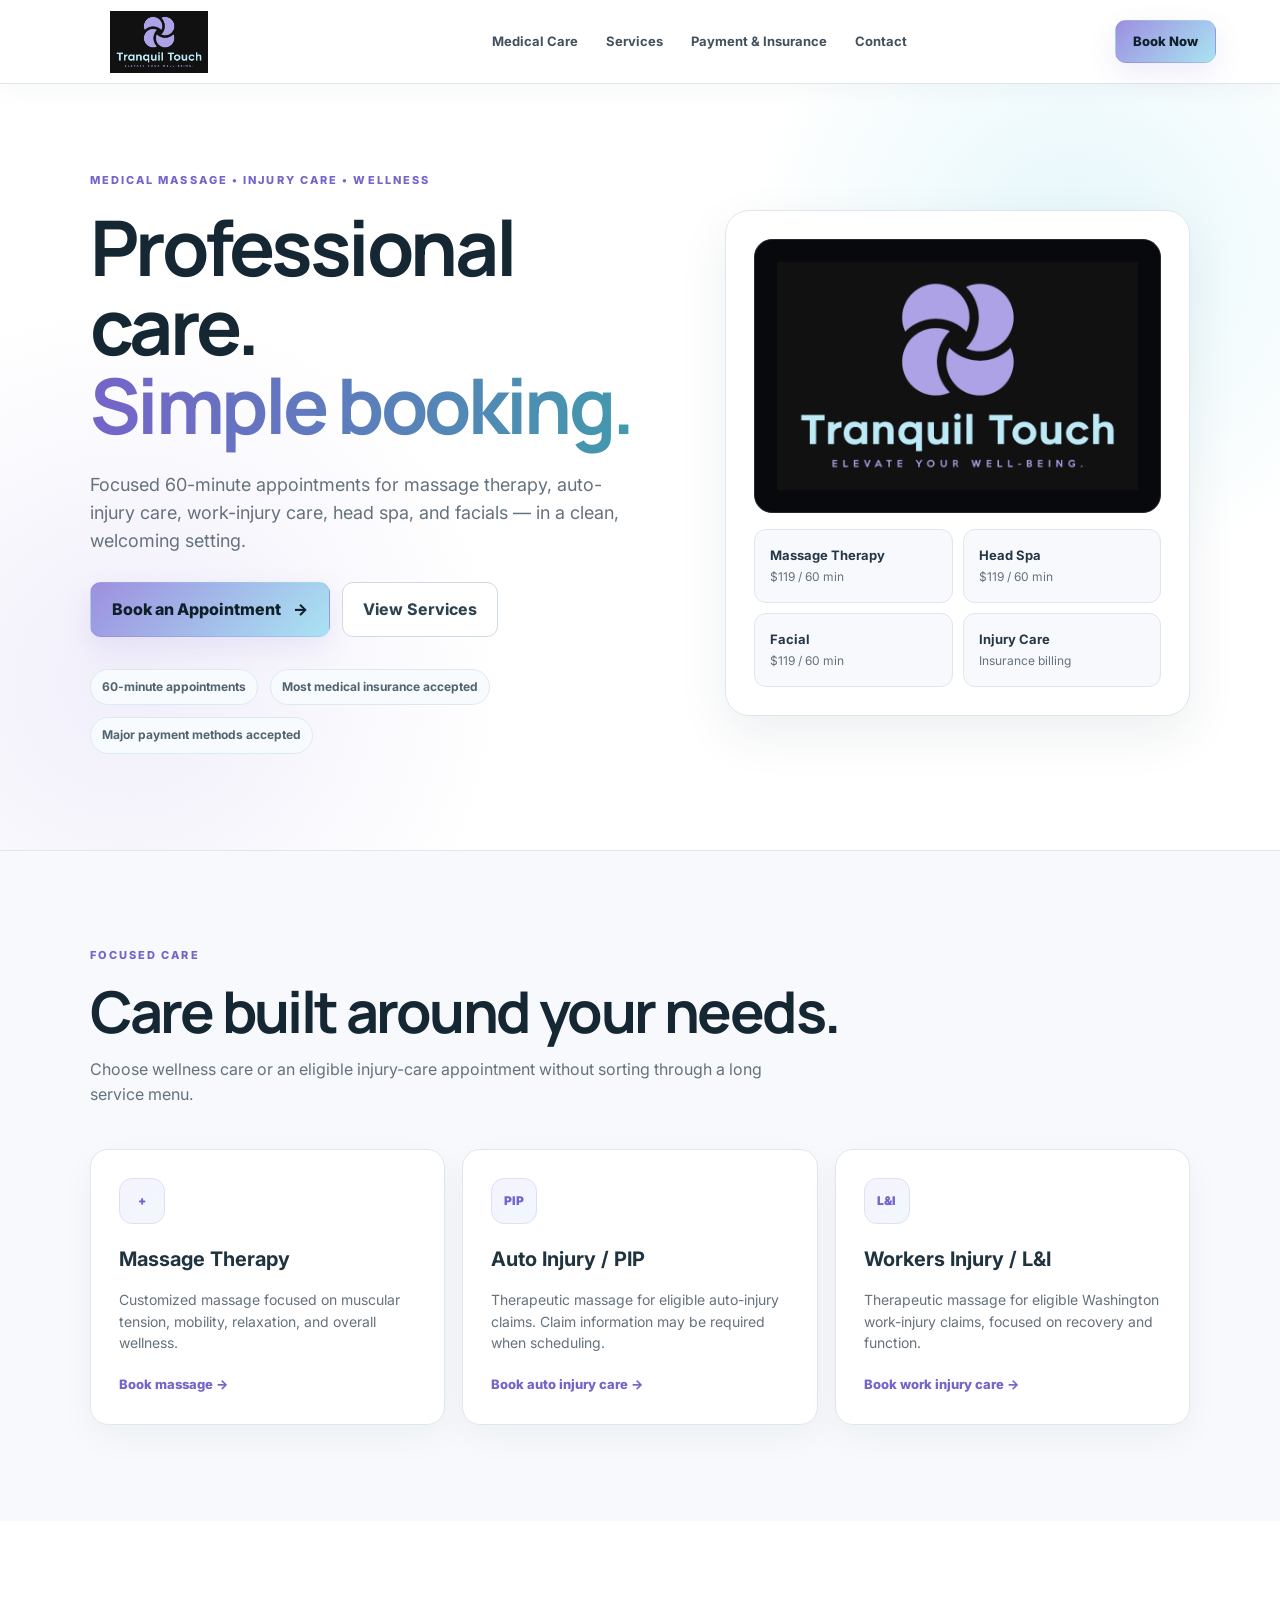
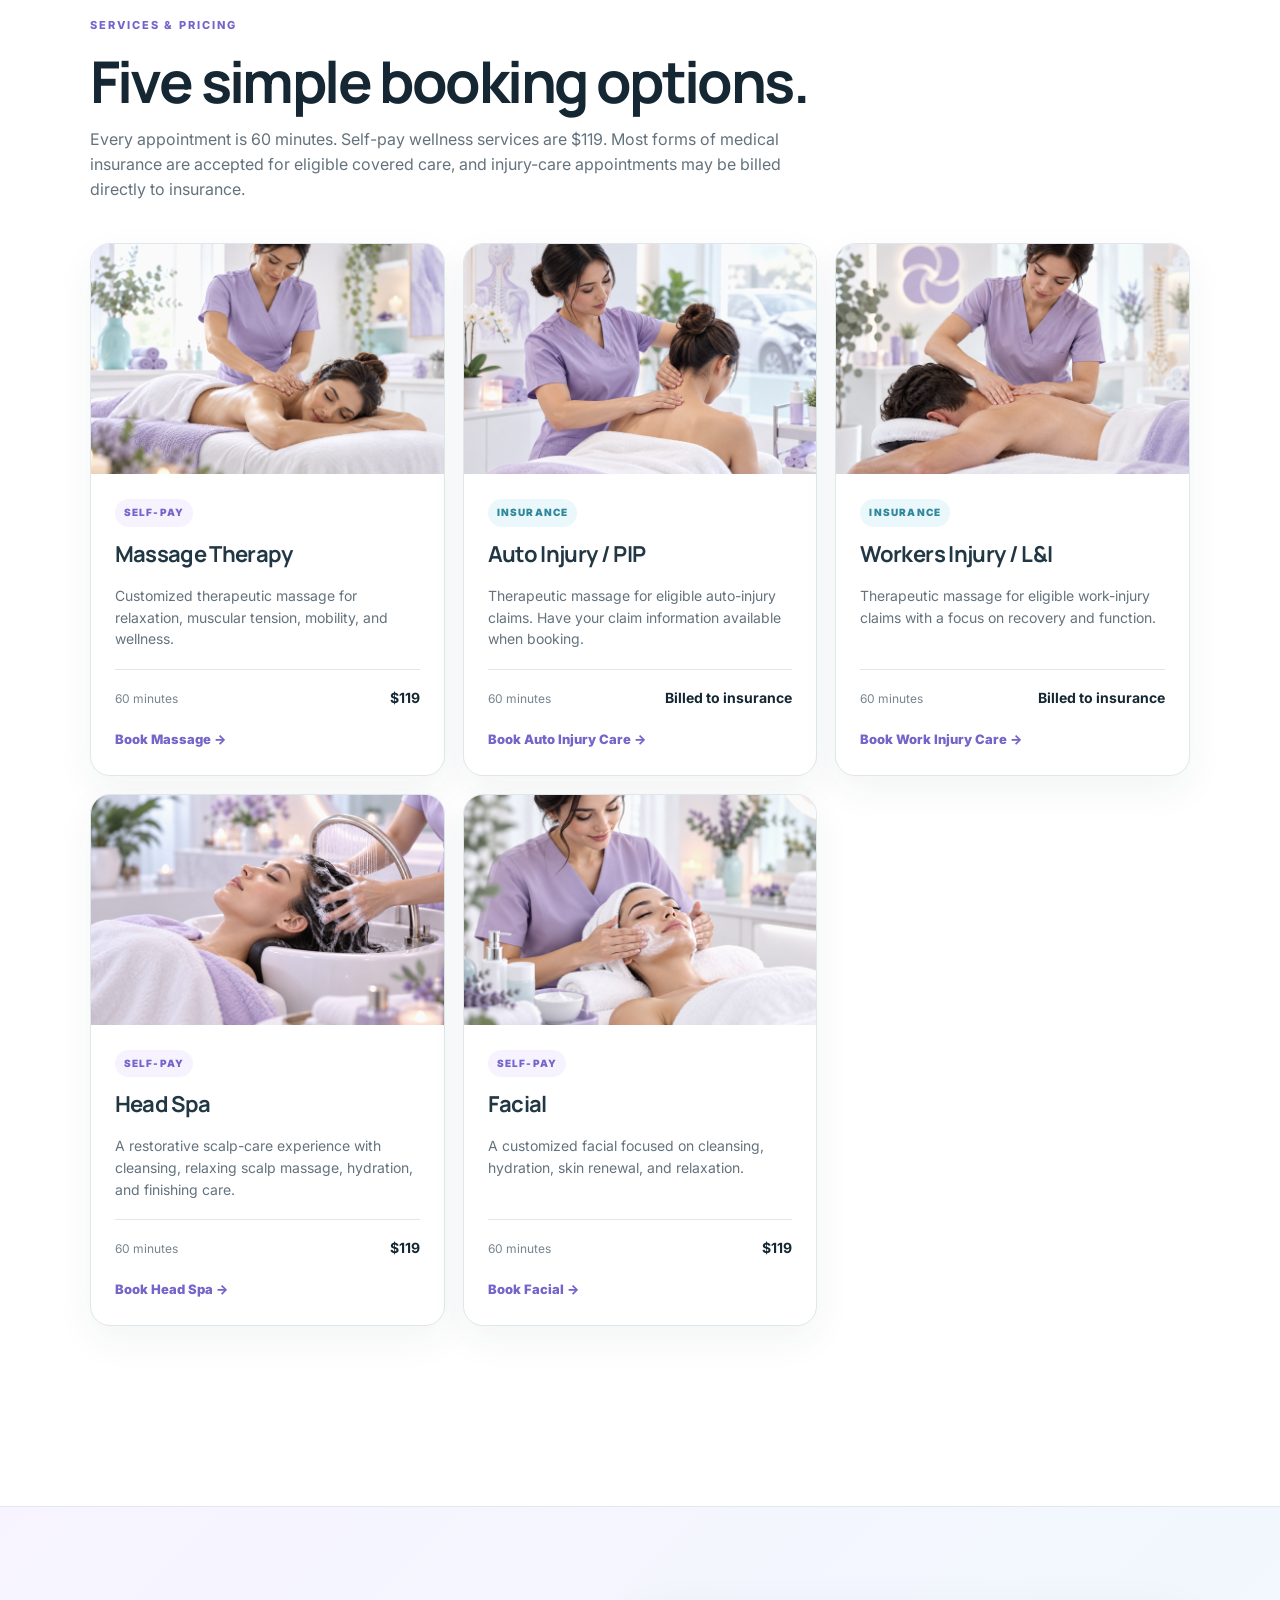
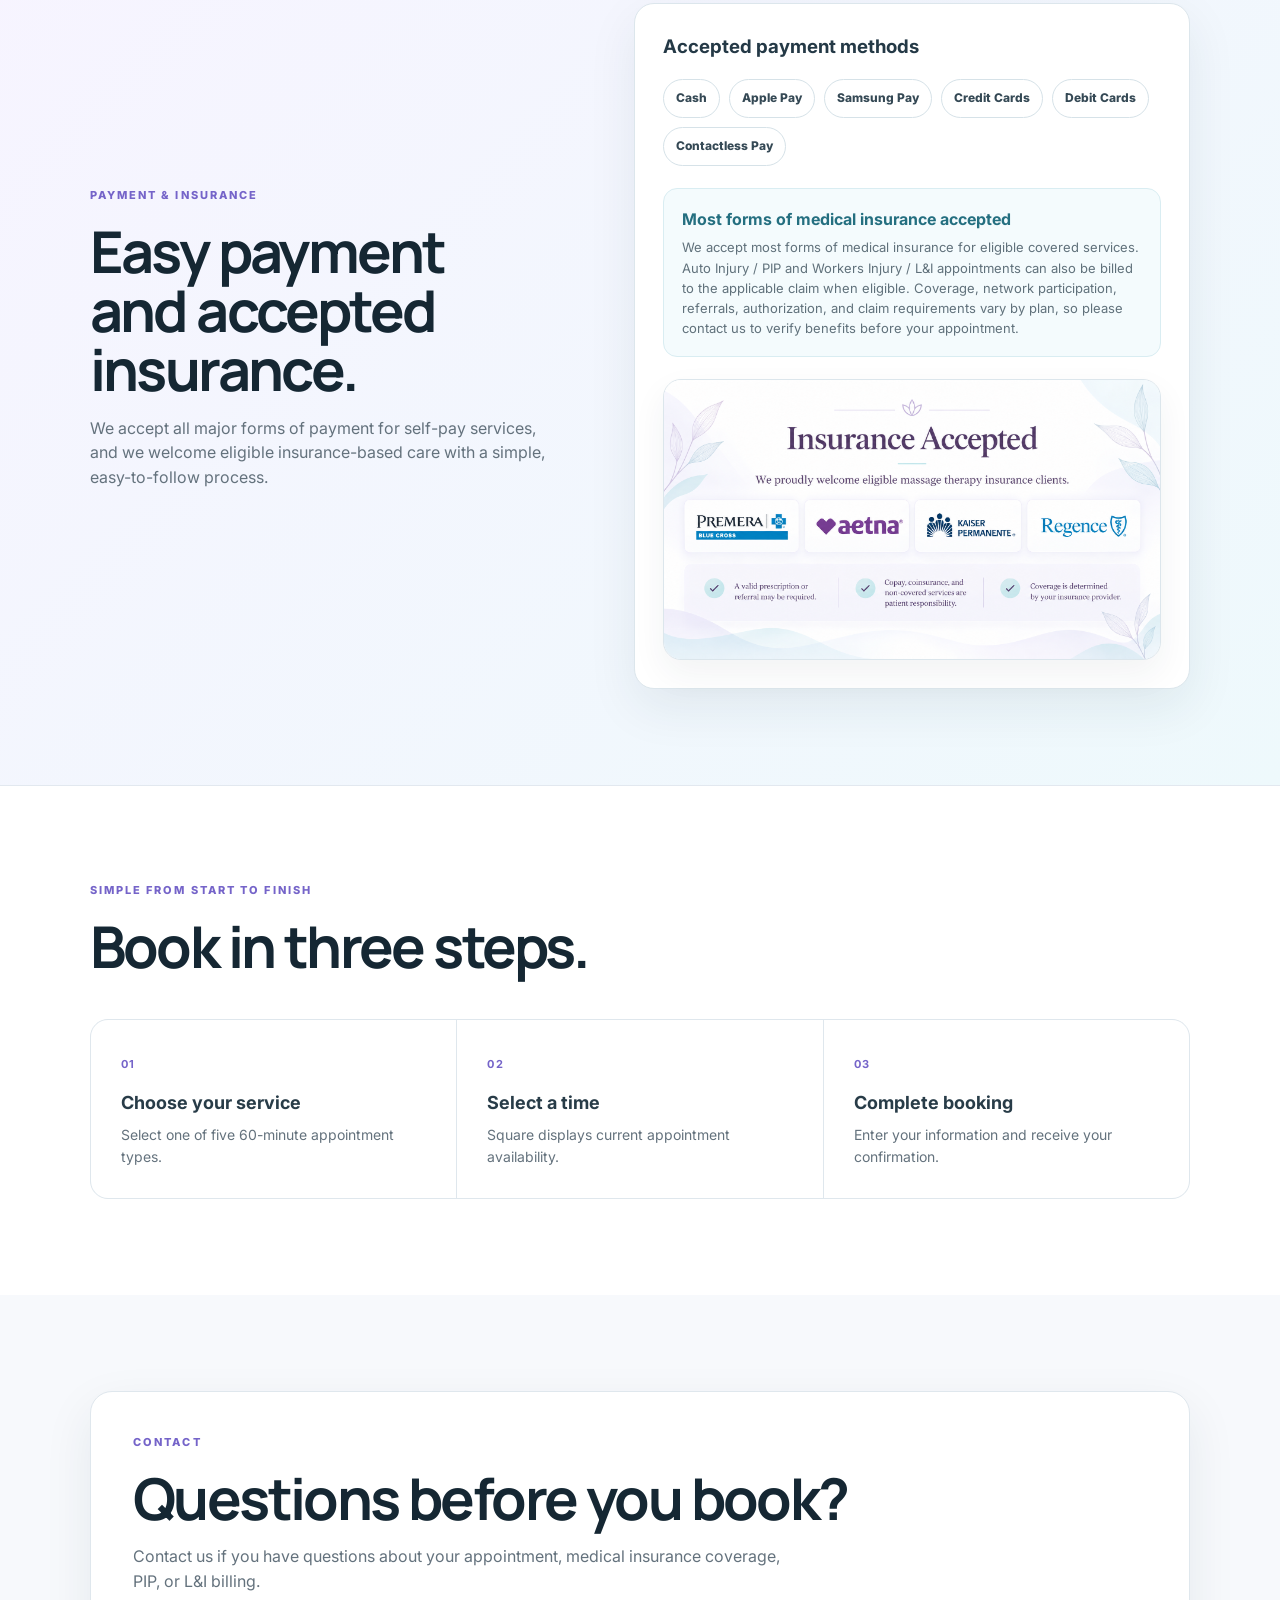
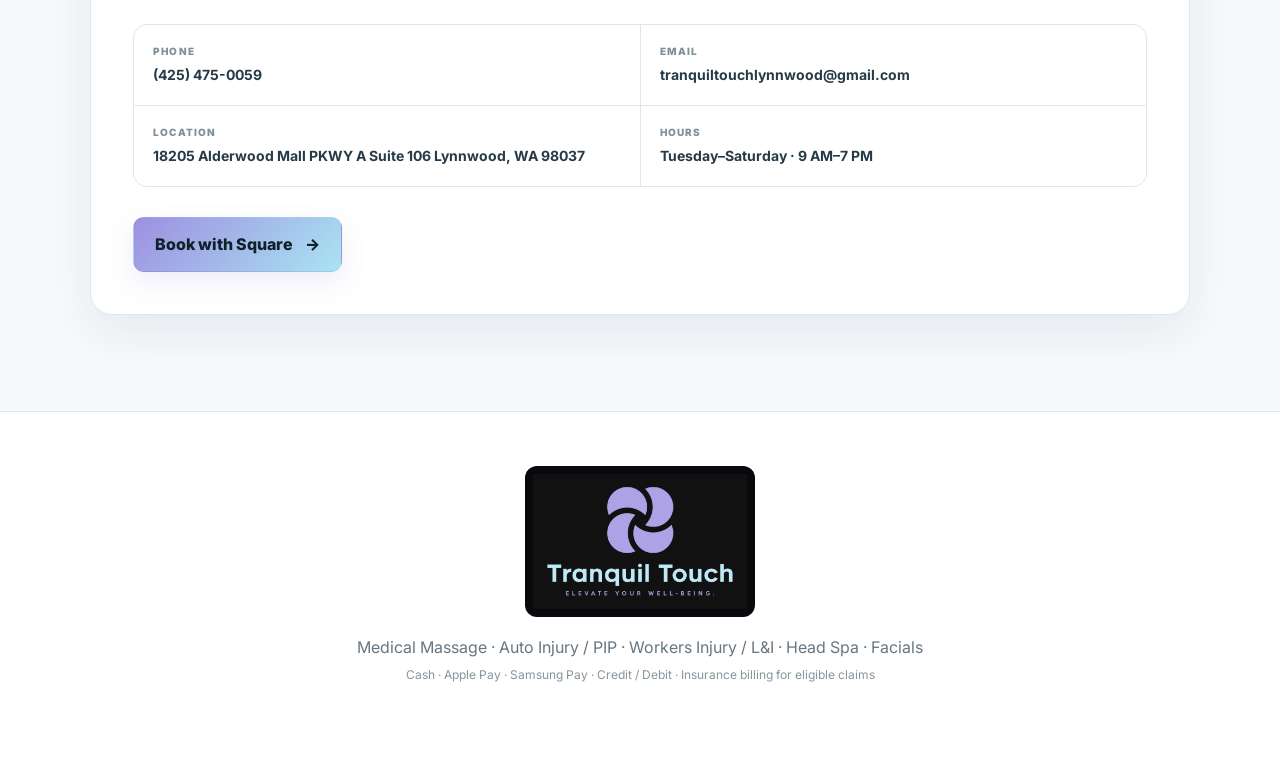
==== index.html @ a74062eb "Update index.html Location changed" ====
<!doctype html>
<html lang="en">
<head>
<meta charset="utf-8">
<meta name="viewport" content="width=device-width,initial-scale=1">
<title>Tranquil Touch | Medical Massage, Injury Care, Head Spa & Facials</title>
<meta name="description" content="Tranquil Touch offers 60-minute massage therapy, Auto Injury/PIP massage, Workers Injury/L&I massage, head spa and facial services. Most forms of medical insurance are accepted, subject to plan coverage and eligibility.">
<meta name="theme-color" content="#ffffff">
<link rel="icon" href="favicon.png">
<link rel="preconnect" href="https://fonts.googleapis.com">
<link rel="preconnect" href="https://fonts.gstatic.com" crossorigin>
<link href="https://fonts.googleapis.com/css2?family=Inter:wght@400;500;600;700;800&family=Manrope:wght@600;700;800&display=swap" rel="stylesheet">
<link rel="stylesheet" href="styles.css">
</head>
<body>

<header class="site-header">
  <a class="brand" href="#top" aria-label="Tranquil Touch home">
    <img src="tranquil-touch-logo-exact.png" alt="Tranquil Touch">
  </a>

  <nav class="desktop-nav" aria-label="Main navigation">
    <a href="#care">Medical Care</a>
    <a href="#services">Services</a>
    <a href="#payment">Payment &amp; Insurance</a>
    <a href="#contact">Contact</a>
  </nav>

  <a class="button button-small header-book" href="https://app.squareup.com/appointments/book/55smkzgef32j70/L0JENR1PDS9C1/start" target="_blank" rel="noopener">Book Now</a>

  <button class="menu" type="button" aria-label="Open navigation menu" aria-expanded="false">
    <span></span><span></span><span></span>
  </button>

  <nav class="mobile-nav" aria-label="Mobile navigation">
    <a href="#care">Medical Care</a>
    <a href="#services">Services</a>
    <a href="#payment">Payment &amp; Insurance</a>
    <a href="#contact">Contact</a>
    <a class="mobile-nav-book" href="https://app.squareup.com/appointments/book/55smkzgef32j70/L0JENR1PDS9C1/start" target="_blank" rel="noopener">Book Now</a>
  </nav>
</header>

<main id="top">

<section class="hero">
  <div class="hero-copy reveal">
    <p class="eyebrow">MEDICAL MASSAGE • INJURY CARE • WELLNESS</p>
    <h1>Professional care.<br><span>Simple booking.</span></h1>
    <p class="hero-lead">Focused 60-minute appointments for massage therapy, auto-injury care, work-injury care, head spa, and facials — in a clean, welcoming setting.</p>
    <div class="hero-actions">
      <a class="button" href="https://app.squareup.com/appointments/book/55smkzgef32j70/L0JENR1PDS9C1/start" target="_blank" rel="noopener">Book an Appointment <span>→</span></a>
      <a class="button-secondary" href="#services">View Services</a>
    </div>
    <div class="hero-trust">
      <span>60-minute appointments</span>
      <span>Most medical insurance accepted</span>
      <span>Major payment methods accepted</span>
    </div>
  </div>

  <div class="hero-panel reveal">
    <div class="logo-card">
      <img src="tranquil-touch-logo-exact.png" alt="Tranquil Touch">
    </div>
    <div class="hero-panel-grid">
      <div><strong>Massage Therapy</strong><span>$119 / 60 min</span></div>
      <div><strong>Head Spa</strong><span>$119 / 60 min</span></div>
      <div><strong>Facial</strong><span>$119 / 60 min</span></div>
      <div><strong>Injury Care</strong><span>Insurance billing</span></div>
    </div>
  </div>
</section>

<section id="care" class="section section-soft">
  <div class="section-heading reveal">
    <p class="eyebrow">FOCUSED CARE</p>
    <h2>Care built around your needs.</h2>
    <p>Choose wellness care or an eligible injury-care appointment without sorting through a long service menu.</p>
  </div>

  <div class="care-grid">
    <article class="care-card reveal">
      <div class="care-icon">+</div>
      <h3>Massage Therapy</h3>
      <p>Customized massage focused on muscular tension, mobility, relaxation, and overall wellness.</p>
      <a href="https://app.squareup.com/appointments/book/55smkzgef32j70/L0JENR1PDS9C1/start" target="_blank" rel="noopener">Book massage →</a>
    </article>

    <article class="care-card reveal">
      <div class="care-icon">PIP</div>
      <h3>Auto Injury / PIP</h3>
      <p>Therapeutic massage for eligible auto-injury claims. Claim information may be required when scheduling.</p>
      <a href="https://app.squareup.com/appointments/book/55smkzgef32j70/L0JENR1PDS9C1/start" target="_blank" rel="noopener">Book auto injury care →</a>
    </article>

    <article class="care-card reveal">
      <div class="care-icon">L&amp;I</div>
      <h3>Workers Injury / L&amp;I</h3>
      <p>Therapeutic massage for eligible Washington work-injury claims, focused on recovery and function.</p>
      <a href="https://app.squareup.com/appointments/book/55smkzgef32j70/L0JENR1PDS9C1/start" target="_blank" rel="noopener">Book work injury care →</a>
    </article>
  </div>
</section>

<section id="services" class="section services">
  <div class="section-heading reveal">
    <p class="eyebrow">SERVICES &amp; PRICING</p>
    <h2>Five simple booking options.</h2>
    <p>Every appointment is 60 minutes. Self-pay wellness services are $119. Most forms of medical insurance are accepted for eligible covered care, and injury-care appointments may be billed directly to insurance.</p>
  </div>

  <div class="service-grid">
    <article class="service-card reveal">
      <div class="service-image"><img src="massage-therapy-service.png" alt="Massage Therapy"></div>
      <div class="service-body">
        <p class="service-type">SELF-PAY</p>
        <h3>Massage Therapy</h3>
        <p>Customized therapeutic massage for relaxation, muscular tension, mobility, and wellness.</p>
        <div class="service-price"><span>60 minutes</span><strong>$119</strong></div>
        <a href="https://app.squareup.com/appointments/book/55smkzgef32j70/L0JENR1PDS9C1/start" target="_blank" rel="noopener">Book Massage →</a>
      </div>
    </article>

    <article class="service-card reveal">
      <div class="service-image"><img src="pip-service.png" alt="Auto Injury and PIP Massage"></div>
      <div class="service-body">
        <p class="service-type insurance-label">INSURANCE</p>
        <h3>Auto Injury / PIP</h3>
        <p>Therapeutic massage for eligible auto-injury claims. Have your claim information available when booking.</p>
        <div class="service-price"><span>60 minutes</span><strong>Billed to insurance</strong></div>
        <a href="https://app.squareup.com/appointments/book/55smkzgef32j70/L0JENR1PDS9C1/start" target="_blank" rel="noopener">Book Auto Injury Care →</a>
      </div>
    </article>

    <article class="service-card reveal">
      <div class="service-image"><img src="li-service.png" alt="Workers Injury and L&I Massage"></div>
      <div class="service-body">
        <p class="service-type insurance-label">INSURANCE</p>
        <h3>Workers Injury / L&amp;I</h3>
        <p>Therapeutic massage for eligible work-injury claims with a focus on recovery and function.</p>
        <div class="service-price"><span>60 minutes</span><strong>Billed to insurance</strong></div>
        <a href="https://app.squareup.com/appointments/book/55smkzgef32j70/L0JENR1PDS9C1/start" target="_blank" rel="noopener">Book Work Injury Care →</a>
      </div>
    </article>

    <article class="service-card reveal">
      <div class="service-image"><img src="headspa-service.png" alt="Head Spa"></div>
      <div class="service-body">
        <p class="service-type">SELF-PAY</p>
        <h3>Head Spa</h3>
        <p>A restorative scalp-care experience with cleansing, relaxing scalp massage, hydration, and finishing care.</p>
        <div class="service-price"><span>60 minutes</span><strong>$119</strong></div>
        <a href="https://app.squareup.com/appointments/book/55smkzgef32j70/L0JENR1PDS9C1/start" target="_blank" rel="noopener">Book Head Spa →</a>
      </div>
    </article>

    <article class="service-card reveal">
      <div class="service-image"><img src="facial-service.png" alt="Facial"></div>
      <div class="service-body">
        <p class="service-type">SELF-PAY</p>
        <h3>Facial</h3>
        <p>A customized facial focused on cleansing, hydration, skin renewal, and relaxation.</p>
        <div class="service-price"><span>60 minutes</span><strong>$119</strong></div>
        <a href="https://app.squareup.com/appointments/book/55smkzgef32j70/L0JENR1PDS9C1/start" target="_blank" rel="noopener">Book Facial →</a>
      </div>
    </article>
  </div>

  <div class="section-cta reveal">
    <a class="button" href="https://app.squareup.com/appointments/book/55smkzgef32j70/L0JENR1PDS9C1/start" target="_blank" rel="noopener">See Live Availability &amp; Book <span>→</span></a>
  </div>
</section>

<section id="payment" class="section payment-section">
  <div class="payment-layout">
    <div class="section-heading reveal">
      <p class="eyebrow">PAYMENT &amp; INSURANCE</p>
      <h2>Easy payment and accepted insurance.</h2>
      <p>We accept all major forms of payment for self-pay services, and we welcome eligible insurance-based care with a simple, easy-to-follow process.</p>
    </div>

    <div class="payment-card reveal">
      <h3>Accepted payment methods</h3>
      <div class="payment-methods">
        <span>Cash</span>
        <span>Apple Pay</span>
        <span>Samsung Pay</span>
        <span>Credit Cards</span>
        <span>Debit Cards</span>
        <span>Contactless Pay</span>
      </div>
      <div class="insurance-box">
        <strong>Most forms of medical insurance accepted</strong>
        <p>We accept most forms of medical insurance for eligible covered services. Auto Injury / PIP and Workers Injury / L&amp;I appointments can also be billed to the applicable claim when eligible. Coverage, network participation, referrals, authorization, and claim requirements vary by plan, so please contact us to verify benefits before your appointment.</p>
      </div>
      <div class="insurance-banner-card">
        <img src="insurance_accepted_wellness_banner.png" alt="Insurance accepted section showing Premera Blue Cross, Aetna, Kaiser Permanente, and Regence, styled to match the Tranquil Touch website.">
      </div>
    </div>
  </div>
</section>

<section class="section process-section">
  <div class="section-heading reveal">
    <p class="eyebrow">SIMPLE FROM START TO FINISH</p>
    <h2>Book in three steps.</h2>
  </div>
  <div class="steps">
    <div class="step reveal"><b>01</b><h3>Choose your service</h3><p>Select one of five 60-minute appointment types.</p></div>
    <div class="step reveal"><b>02</b><h3>Select a time</h3><p>Square displays current appointment availability.</p></div>
    <div class="step reveal"><b>03</b><h3>Complete booking</h3><p>Enter your information and receive your confirmation.</p></div>
  </div>
</section>

<section id="contact" class="section contact-section">
  <div class="contact-card reveal">
    <div>
      <p class="eyebrow">CONTACT</p>
      <h2>Questions before you book?</h2>
      <p class="contact-intro">Contact us if you have questions about your appointment, medical insurance coverage, PIP, or L&amp;I billing.</p>
    </div>
    <div class="contact-details">
      <a href="tel:+14253749640"><span>Phone</span><strong>(425) 475-0059</strong></a>
      <a href="mailto:hello@tranquiltouchheadspa.com"><span>Email</span><strong>tranquiltouchlynnwood@gmail.com</strong></a>
      <div><span>Location</span><strong>18205 Alderwood Mall PKWY A Suite 106
Lynnwood, WA 98037</strong></div>
      <div><span>Hours</span><strong>Tuesday–Saturday · 9 AM–7 PM</strong></div>
    </div>
    <a class="button" href="https://app.squareup.com/appointments/book/55smkzgef32j70/L0JENR1PDS9C1/start" target="_blank" rel="noopener">Book with Square <span>→</span></a>
  </div>
</section>

</main>

<footer class="footer">
  <div class="footer-logo"><img src="tranquil-touch-logo-exact.png" alt="Tranquil Touch"></div>
  <p>Medical Massage · Auto Injury / PIP · Workers Injury / L&amp;I · Head Spa · Facials</p>
  <p class="footer-fine">Cash · Apple Pay · Samsung Pay · Credit / Debit · Insurance billing for eligible claims</p>
</footer>

<a class="mobile-book" href="https://app.squareup.com/appointments/book/55smkzgef32j70/L0JENR1PDS9C1/start" target="_blank" rel="noopener">Book Now</a>

<script src="script.js"></script>
</body>
</html>
---- styles.css ----
:root{
  --bg:#ffffff;
  --surface:#f7f9fc;
  --surface-blue:#f0f8fc;
  --surface-lav:#f6f3ff;
  --ink:#16212b;
  --muted:#64727d;
  --line:#dfe7ed;
  --lav:#9d8fe0;
  --lav-deep:#7564c9;
  --ice:#a9e4f2;
  --ice-deep:#4299ad;
  --navy:#152733;
  --white:#ffffff;
  --shadow:0 18px 50px rgba(28,50,66,.08);
}
*{box-sizing:border-box}
html{scroll-behavior:smooth}
body{margin:0;background:var(--bg);color:var(--ink);font-family:Inter,Arial,sans-serif;line-height:1.55}
a{color:inherit;text-decoration:none}
img{display:block;max-width:100%}
button{font:inherit}

.site-header{
  height:84px;
  position:sticky;
  top:0;
  z-index:100;
  display:grid;
  grid-template-columns:220px 1fr auto;
  align-items:center;
  gap:24px;
  padding:0 5vw;
  background:rgba(255,255,255,.96);
  backdrop-filter:blur(16px);
  border-bottom:1px solid var(--line);
  box-shadow:0 5px 24px rgba(28,50,66,.04);
}
.brand{display:flex;align-items:center;width:max-content}
.brand img{
  width:190px;
  height:62px;
  object-fit:contain;
  border-radius:10px;
}
.desktop-nav{display:flex;justify-content:center;gap:28px}
.desktop-nav a{font-size:13px;font-weight:700;color:#42515d;transition:.2s}
.desktop-nav a:hover{color:var(--lav-deep)}
.button{
  display:inline-flex;
  align-items:center;
  justify-content:center;
  gap:12px;
  padding:14px 21px;
  border-radius:11px;
  background:linear-gradient(135deg,var(--lav),var(--ice));
  color:#10202a;
  font-weight:800;
  border:1px solid rgba(117,100,201,.08);
  box-shadow:0 10px 28px rgba(117,100,201,.12);
  transition:.2s;
}
.button:hover{transform:translateY(-2px);box-shadow:0 14px 34px rgba(117,100,201,.18)}
.button-small{padding:10px 17px;font-size:13px}
.header-book{justify-self:end}
.button-secondary{
  display:inline-flex;
  align-items:center;
  justify-content:center;
  padding:13px 20px;
  border-radius:11px;
  border:1px solid #cfdbe2;
  color:#2d414e;
  background:#fff;
  font-weight:750;
}
.button-secondary:hover{border-color:var(--lav);color:var(--lav-deep)}
.menu{
  display:none;
  border:0;
  background:transparent;
  padding:9px 4px;
  cursor:pointer;
  justify-self:end;
}
.menu span{display:block;width:27px;height:2px;background:#243845;margin:5px 0;border-radius:3px}
.mobile-nav{display:none}

.hero{
  min-height:690px;
  display:grid;
  grid-template-columns:1.08fr .92fr;
  gap:7vw;
  align-items:center;
  padding:88px 7vw 96px;
  background:
    radial-gradient(circle at 84% 22%,rgba(169,228,242,.30),transparent 27%),
    radial-gradient(circle at 10% 78%,rgba(157,143,224,.15),transparent 29%),
    #fff;
  border-bottom:1px solid var(--line);
}
.eyebrow{
  font-size:11px;
  font-weight:800;
  letter-spacing:.19em;
  color:var(--lav-deep);
  margin:0 0 18px;
}
.hero h1,.section-heading h2,.contact-card h2{
  font-family:Manrope,Inter,sans-serif;
  letter-spacing:-.045em;
  line-height:1.03;
  margin:0;
}
.hero h1{font-size:clamp(52px,6vw,88px);color:var(--navy);max-width:850px}
.hero h1 span{
  background:linear-gradient(90deg,var(--lav-deep),var(--ice-deep));
  -webkit-background-clip:text;
  background-clip:text;
  color:transparent;
}
.hero-lead{font-size:18px;color:var(--muted);max-width:680px;margin:27px 0}
.hero-actions{display:flex;gap:12px;flex-wrap:wrap}
.hero-trust{display:flex;gap:12px;flex-wrap:wrap;margin-top:32px}
.hero-trust span{
  font-size:12px;
  font-weight:700;
  color:#52636f;
  padding:8px 11px;
  background:#f7fbfd;
  border:1px solid #dceaf0;
  border-radius:999px;
}
.hero-panel{
  background:#fff;
  border:1px solid var(--line);
  border-radius:24px;
  padding:28px;
  box-shadow:var(--shadow);
}
.logo-card{
  background:#08090d;
  border-radius:18px;
  padding:22px;
  border:1px solid #252934;
}
.logo-card img{width:min(500px,100%);margin:auto}
.hero-panel-grid{
  display:grid;
  grid-template-columns:1fr 1fr;
  gap:10px;
  margin-top:16px;
}
.hero-panel-grid div{
  padding:15px;
  background:var(--surface);
  border:1px solid var(--line);
  border-radius:12px;
  display:grid;
  gap:3px;
}
.hero-panel-grid strong{font-size:13px;color:#253746}
.hero-panel-grid span{font-size:12px;color:var(--muted)}

.section{padding:96px 7vw}
.section-soft{background:var(--surface)}
.section-heading{max-width:820px;margin-bottom:42px}
.section-heading h2,.contact-card h2{font-size:clamp(37px,4.5vw,62px);color:var(--navy)}
.section-heading>p:last-child{font-size:16px;color:var(--muted);max-width:720px}

.care-grid{display:grid;grid-template-columns:repeat(3,1fr);gap:17px}
.care-card{
  background:#fff;
  border:1px solid var(--line);
  border-radius:18px;
  padding:28px;
  box-shadow:0 12px 35px rgba(29,55,70,.045);
}
.care-icon{
  width:46px;height:46px;
  display:grid;place-items:center;
  border-radius:13px;
  background:linear-gradient(145deg,var(--surface-lav),var(--surface-blue));
  border:1px solid #e0dff5;
  color:var(--lav-deep);
  font-size:12px;
  font-weight:900;
}
.care-card h3{font-size:20px;margin:20px 0 9px;color:#203440}
.care-card p{color:var(--muted);font-size:14px;min-height:68px}
.care-card a{font-weight:800;font-size:13px;color:var(--lav-deep)}

.services{background:#fff}
.service-grid{display:grid;grid-template-columns:repeat(3,minmax(0,1fr));gap:18px}
.service-card{
  overflow:hidden;
  border:1px solid var(--line);
  border-radius:20px;
  background:#fff;
  box-shadow:0 14px 38px rgba(28,50,66,.055);
  transition:.22s;
}
.service-card:hover{transform:translateY(-3px);box-shadow:0 20px 48px rgba(28,50,66,.09);border-color:#cad9e1}
.service-image{height:230px;background:#eaf3f7;overflow:hidden}
.service-image img{
  width:100%;
  height:100%;
  object-fit:cover;
  filter:saturate(.82) brightness(1.04) contrast(.96);
}
.service-body{padding:24px}
.service-type{
  display:inline-block;
  margin:0 0 10px;
  padding:6px 9px;
  background:var(--surface-lav);
  color:var(--lav-deep);
  border-radius:999px;
  font-size:10px;
  font-weight:900;
  letter-spacing:.12em;
}
.insurance-label{background:#eaf8fb;color:#2f879b}
.service-body h3{font-family:Manrope,Inter,sans-serif;font-size:22px;letter-spacing:-.03em;margin:0 0 9px;color:#213744}
.service-body>p:not(.service-type){font-size:14px;color:var(--muted);min-height:70px}
.service-price{
  display:flex;
  align-items:flex-end;
  justify-content:space-between;
  gap:12px;
  padding:17px 0;
  margin-top:10px;
  border-top:1px solid var(--line);
}
.service-price span{font-size:12px;color:#77858f}
.service-price strong{font-size:14px;text-align:right;color:var(--navy)}
.service-body>a{font-size:13px;font-weight:850;color:var(--lav-deep)}
.section-cta{text-align:center;margin-top:30px}

.payment-section{background:linear-gradient(135deg,#f7f4ff 0%,#eef9fc 100%);border-top:1px solid #e2e8ef;border-bottom:1px solid #e2e8ef}
.payment-layout{display:grid;grid-template-columns:.9fr 1.1fr;gap:7vw;align-items:center}
.payment-layout .section-heading{margin:0}
.payment-card{
  background:#fff;
  border:1px solid #dce6ec;
  border-radius:20px;
  padding:28px;
  box-shadow:var(--shadow);
}
.payment-card h3{margin:0 0 18px;color:#243946}
.payment-methods{display:flex;flex-wrap:wrap;gap:9px}
.payment-methods span{
  padding:9px 12px;
  border:1px solid #d6e2e8;
  border-radius:999px;
  background:#fff;
  font-size:12px;
  font-weight:800;
  color:#354955;
}
.insurance-box{
  margin-top:22px;
  padding:18px;
  border-radius:14px;
  background:#f4fbfd;
  border:1px solid #d9edf2;
}
.insurance-box strong{color:#246f80}
.insurance-box p{font-size:13px;color:#60717b;margin:6px 0 0}

.process-section{background:#fff}
.steps{
  display:grid;
  grid-template-columns:repeat(3,1fr);
  gap:1px;
  border:1px solid var(--line);
  border-radius:18px;
  overflow:hidden;
  background:var(--line);
}
.step{background:#fff;padding:30px}
.step b{font-size:11px;letter-spacing:.14em;color:var(--lav-deep)}
.step h3{font-size:18px;margin:14px 0 8px;color:#283c48}
.step p{font-size:14px;color:var(--muted);margin:0}

.contact-section{background:var(--surface)}
.contact-card{
  max-width:1100px;
  margin:auto;
  background:#fff;
  border:1px solid var(--line);
  border-radius:22px;
  padding:42px;
  box-shadow:var(--shadow);
}
.contact-intro{color:var(--muted);max-width:650px}
.contact-details{
  display:grid;
  grid-template-columns:1fr 1fr;
  gap:1px;
  margin:30px 0;
  background:var(--line);
  border:1px solid var(--line);
  border-radius:14px;
  overflow:hidden;
}
.contact-details>a,.contact-details>div{
  background:#fff;
  padding:19px;
  display:grid;
  gap:5px;
}
.contact-details span{font-size:10px;font-weight:850;letter-spacing:.12em;text-transform:uppercase;color:#80909a}
.contact-details strong{font-size:14px;color:#263a47;overflow-wrap:anywhere}

.footer{
  text-align:center;
  padding:54px 7vw 88px;
  background:#fff;
  border-top:1px solid var(--line);
  color:#677680;
}
.footer-logo{
  width:230px;
  margin:0 auto 18px;
  padding:8px;
  background:#08090d;
  border-radius:12px;
}
.footer-logo img{width:100%}
.footer p{margin:6px}
.footer-fine{font-size:12px;color:#87949c}
.mobile-book{display:none}

.reveal{opacity:0;transform:translateY(18px);transition:opacity .6s ease,transform .6s ease}
.reveal.show{opacity:1;transform:none}

@media(max-width:1100px){
  .service-grid{grid-template-columns:repeat(2,minmax(0,1fr))}
}
@media(max-width:900px){
  .site-header{grid-template-columns:auto 1fr auto;padding:0 22px}
  .desktop-nav,.header-book{display:none}
  .menu{display:block;grid-column:3;grid-row:1}
  .brand{grid-column:1;grid-row:1}
  .mobile-nav{
    display:none;
    position:absolute;
    top:84px;
    left:0;
    right:0;
    padding:18px 22px 24px;
    background:#fff;
    border-bottom:1px solid var(--line);
    box-shadow:0 14px 28px rgba(28,50,66,.08);
    flex-direction:column;
    gap:6px;
  }
  .site-header.open .mobile-nav{display:flex}
  .mobile-nav a{padding:12px 4px;font-size:14px;font-weight:750;color:#344955}
  .mobile-nav-book{
    margin-top:8px;
    text-align:center;
    border-radius:10px;
    background:linear-gradient(135deg,var(--lav),var(--ice));
    color:#12232d!important;
  }
  .hero{grid-template-columns:1fr;min-height:auto;padding-top:62px}
  .hero-panel{max-width:680px}
  .care-grid,.steps{grid-template-columns:1fr}
  .payment-layout{grid-template-columns:1fr;gap:28px}
}
@media(max-width:640px){
  .site-header{height:72px;padding:0 16px}
  .brand img{width:145px;height:50px}
  .mobile-nav{top:72px}
  .menu{justify-self:end;margin-left:auto}
  .hero{padding:56px 20px 66px}
  .hero h1{font-size:48px}
  .hero-lead{font-size:16px}
  .hero-panel{padding:18px;border-radius:18px}
  .logo-card{padding:14px}
  .hero-panel-grid{grid-template-columns:1fr}
  .section{padding:68px 20px}
  .section-heading{margin-bottom:30px}
  .service-grid{grid-template-columns:1fr}
  .service-image{height:245px}
  .service-body>p:not(.service-type){min-height:0}
  .contact-card{padding:26px 20px}
  .contact-details{grid-template-columns:1fr}
  .mobile-book{
    display:block;
    position:fixed;
    z-index:120;
    left:14px;
    right:14px;
    bottom:12px;
    padding:14px;
    text-align:center;
    border-radius:11px;
    background:linear-gradient(135deg,var(--lav),var(--ice));
    color:#10212b;
    font-weight:900;
    box-shadow:0 12px 30px rgba(28,50,66,.20);
  }
  .footer{padding-bottom:98px}
}
@media(prefers-reduced-motion:reduce){
  html{scroll-behavior:auto}
  .reveal{opacity:1;transform:none;transition:none}
  .button,.service-card{transition:none}
}


.insurance-banner-card{
  margin-top:22px;
  background:#fff;
  border:1px solid #dce6ec;
  border-radius:18px;
  overflow:hidden;
  box-shadow:0 14px 34px rgba(28,50,66,.06);
}
.insurance-banner-card img{
  width:100%;
  height:auto;
  display:block;
}
@media(max-width:640px){
  .insurance-banner-card{margin-top:18px;border-radius:16px}
}
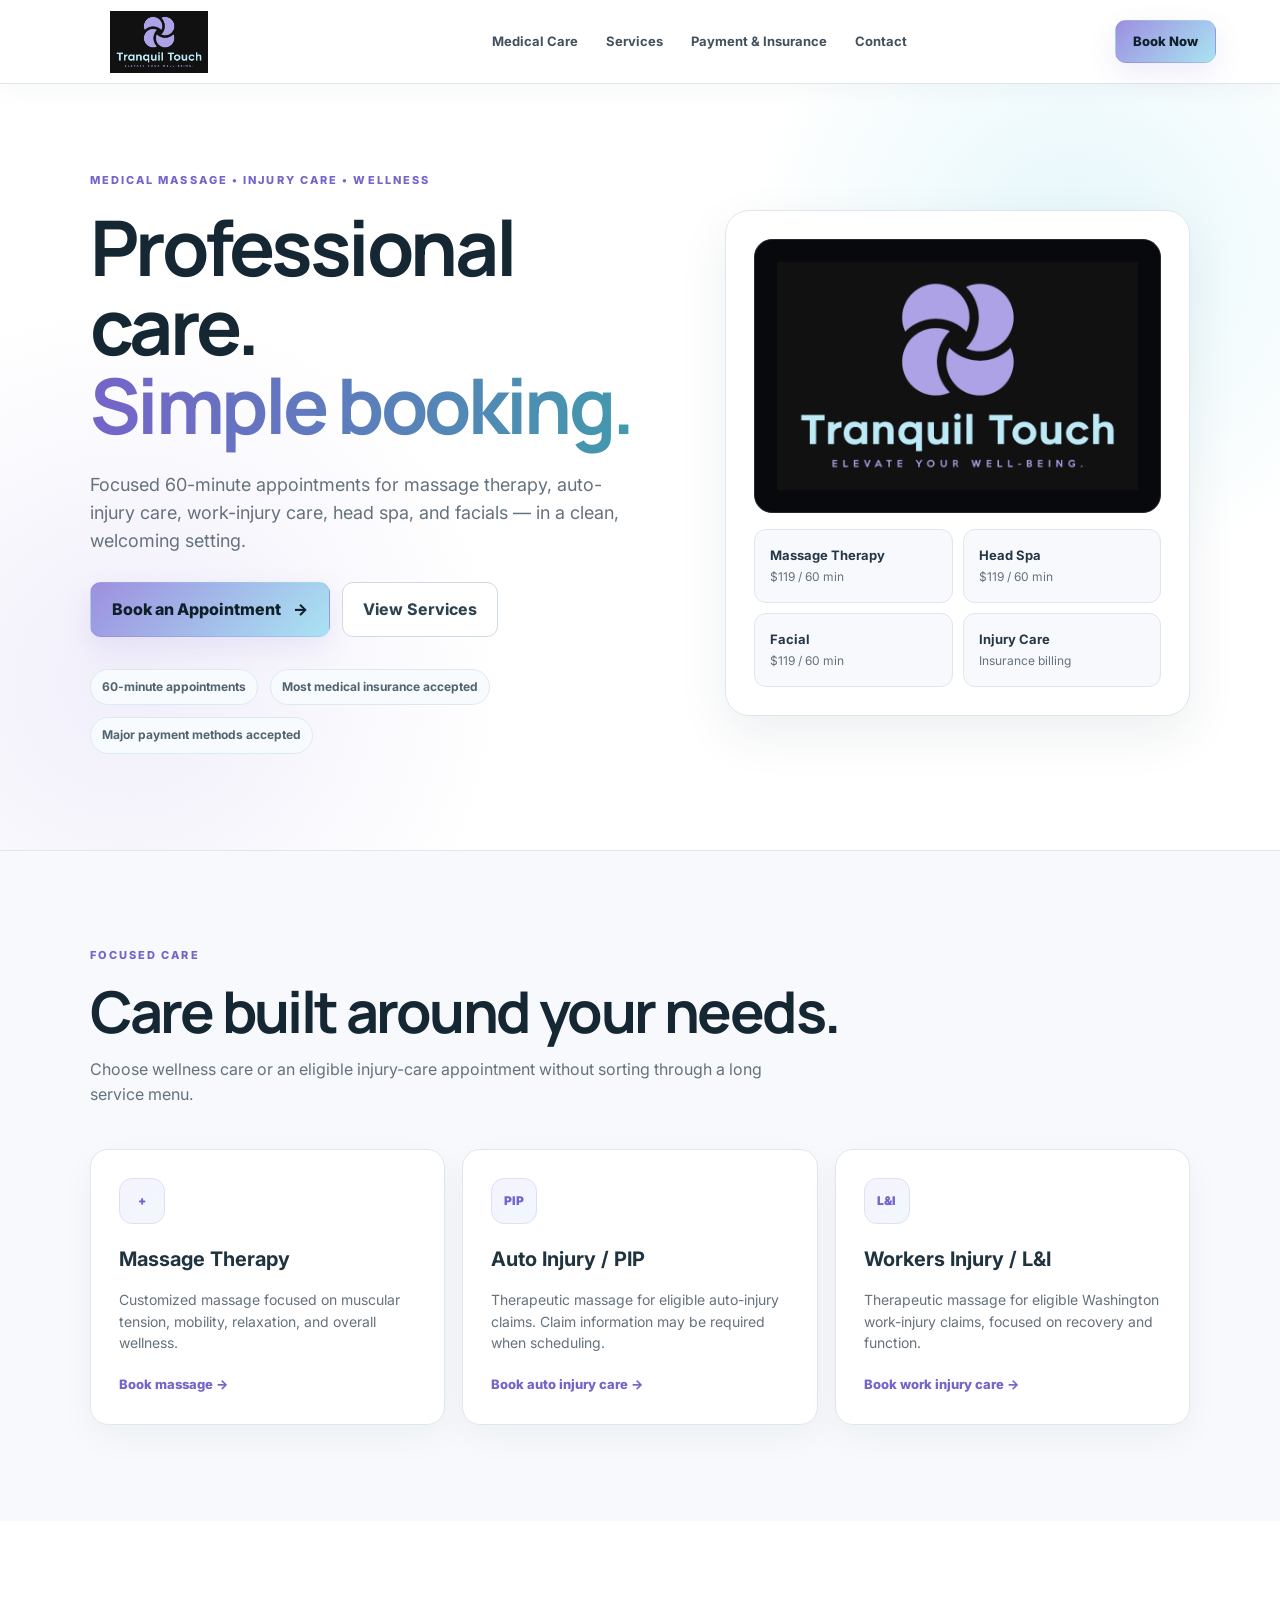
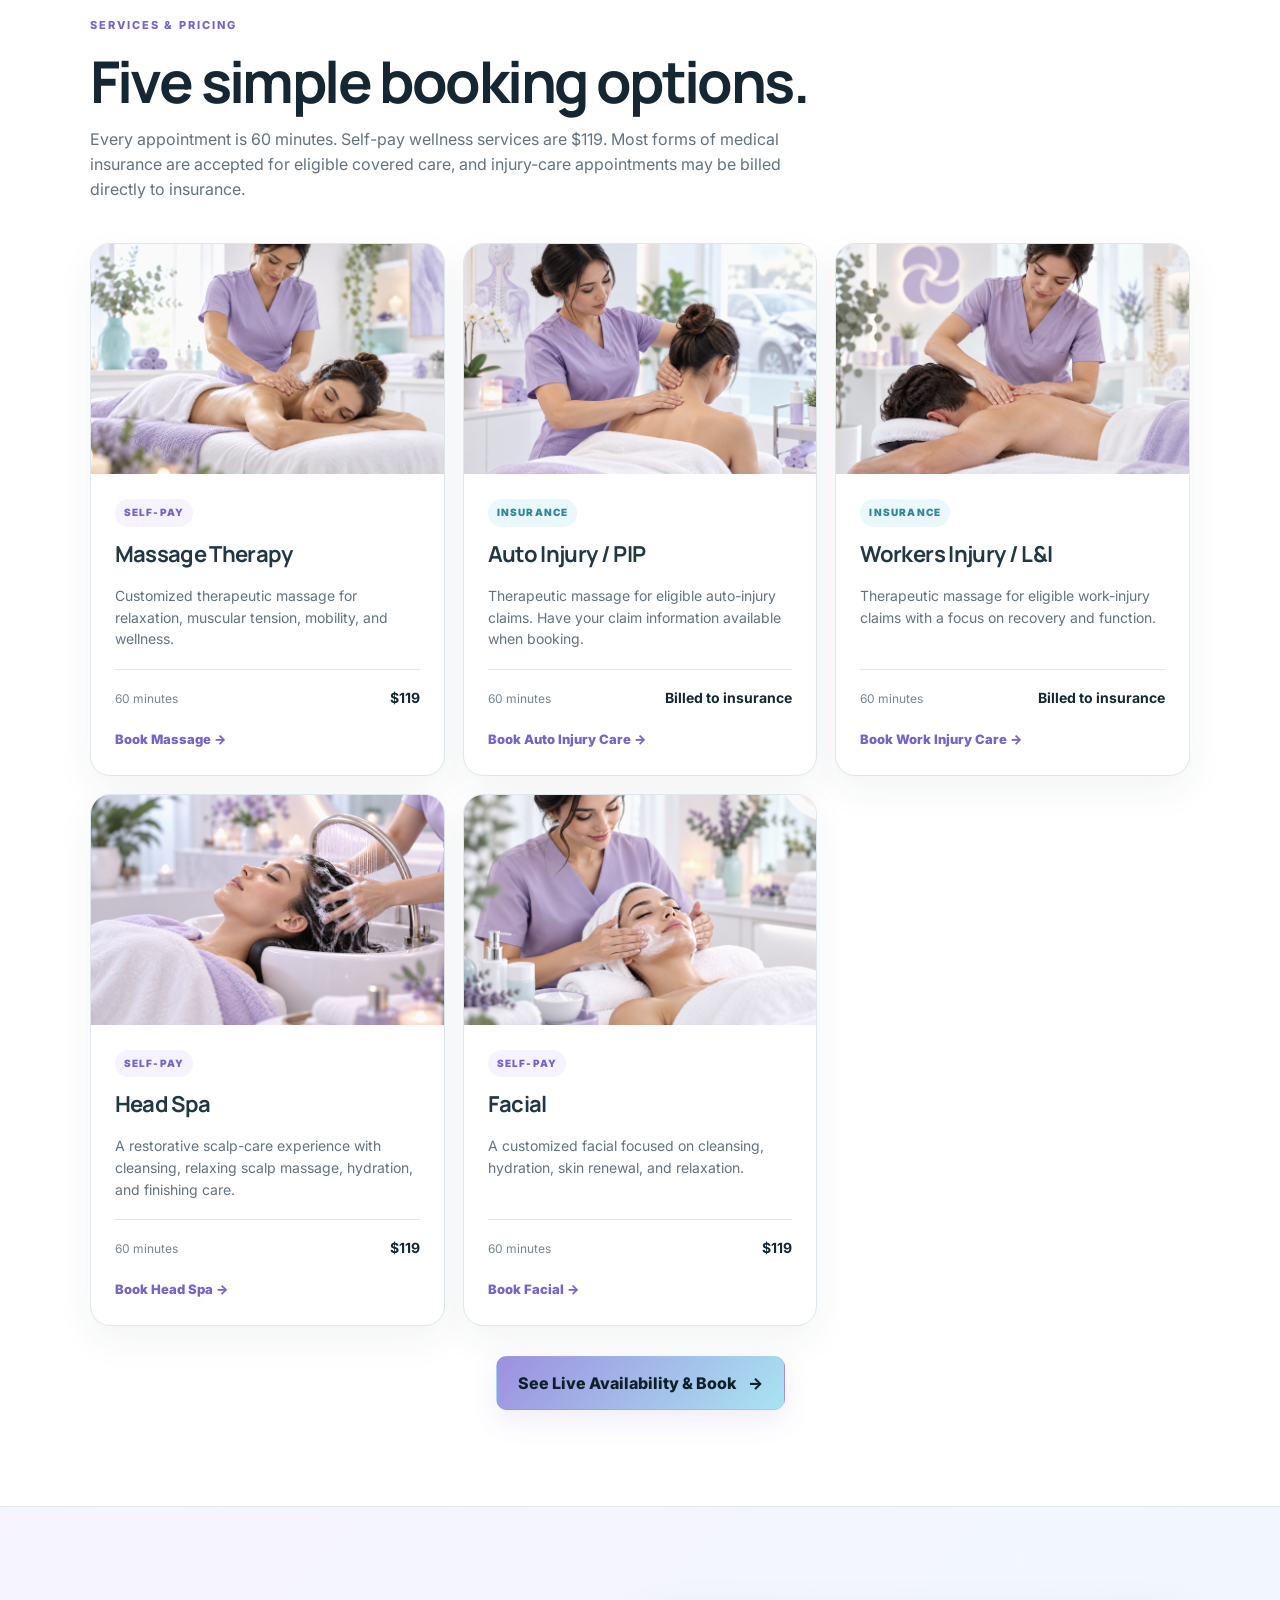
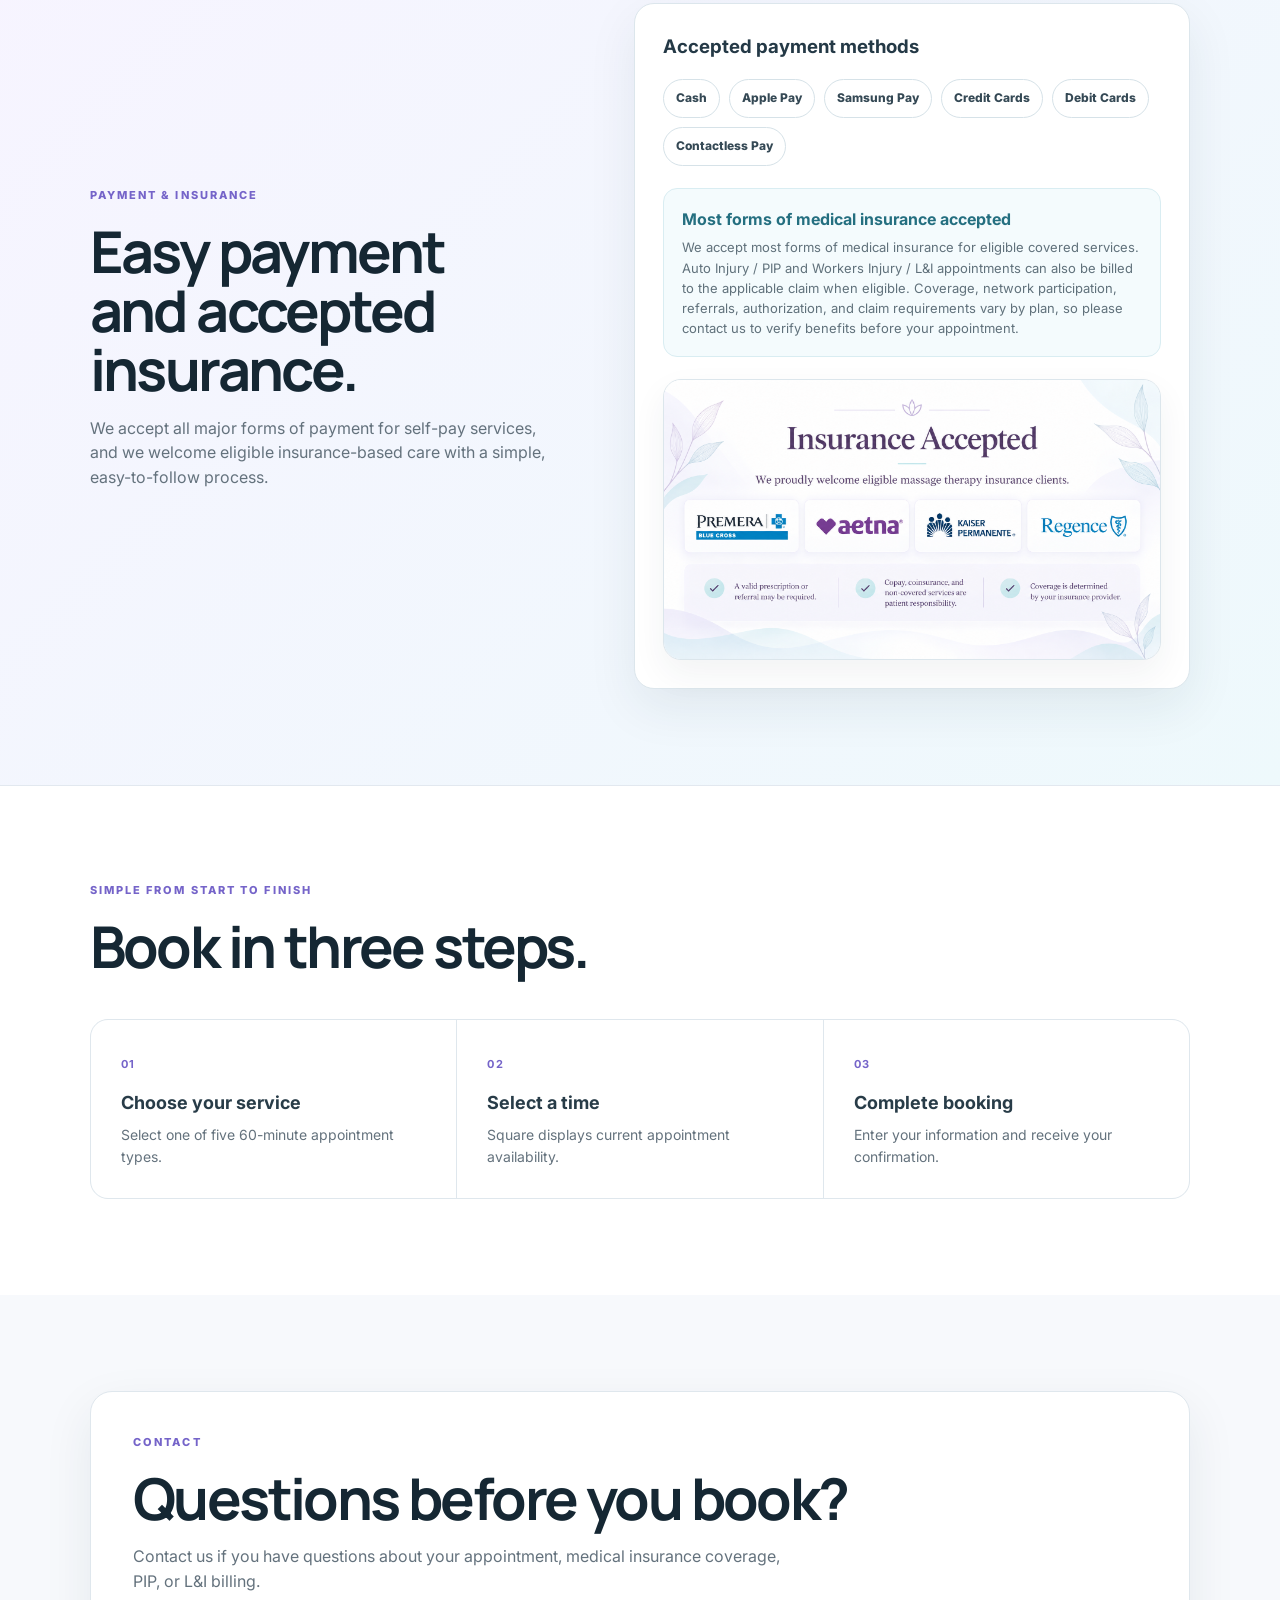
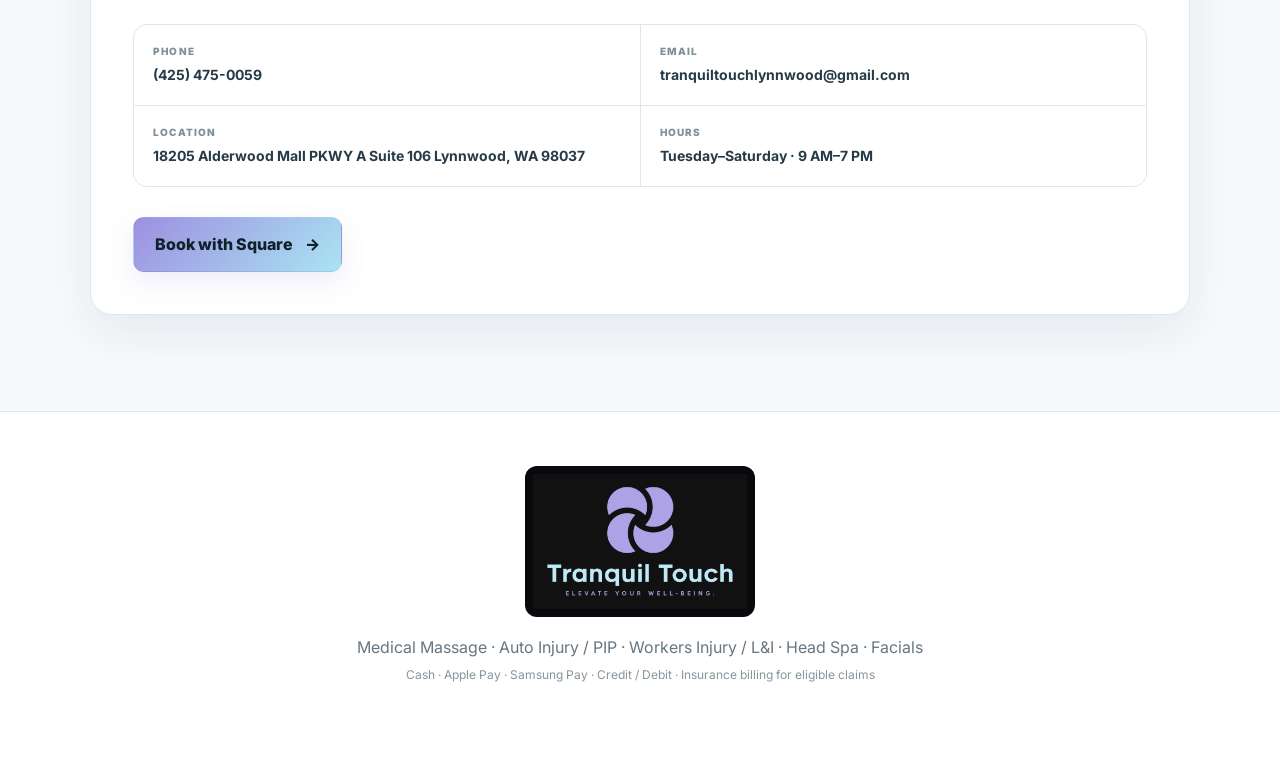
==== commit 1cddd39a: "Update index.html Changed title and meta for SEO" ====
--- a/index.html
+++ b/index.html
@@ -3,8 +3,8 @@
 <head>
 <meta charset="utf-8">
 <meta name="viewport" content="width=device-width,initial-scale=1">
-<title>Tranquil Touch | Medical Massage, Injury Care, Head Spa & Facials</title>
-<meta name="description" content="Tranquil Touch offers 60-minute massage therapy, Auto Injury/PIP massage, Workers Injury/L&I massage, head spa and facial services. Most forms of medical insurance are accepted, subject to plan coverage and eligibility.">
+<title>Tranquil Touch Massage | Medical Massage, Injury Care, Head Spa & Facials in Lynnwood, WA</title>
+<meta name="description" content="Tranquil Touch offers massage therapy, head spa treatments, and injury recovery massage at Tranquil Touch Massage in Lynnwood, WA. Book your session today.">
 <meta name="theme-color" content="#ffffff">
 <link rel="icon" href="favicon.png">
 <link rel="preconnect" href="https://fonts.googleapis.com">
@@ -26,7 +26,7 @@
     <a href="#contact">Contact</a>
   </nav>
 
-  <a class="button button-small header-book" href="https://app.squareup.com/appointments/book/55smkzgef32j70/L0JENR1PDS9C1/start" target="_blank" rel="noopener">Book Now</a>
+  <a class="button button-small header-book" href="https://tranquiltouchmassagec2z9.setmore.com/" target="_blank" rel="noopener">Book Now</a>
 
   <button class="menu" type="button" aria-label="Open navigation menu" aria-expanded="false">
     <span></span><span></span><span></span>
@@ -37,7 +37,7 @@
     <a href="#services">Services</a>
     <a href="#payment">Payment &amp; Insurance</a>
     <a href="#contact">Contact</a>
-    <a class="mobile-nav-book" href="https://app.squareup.com/appointments/book/55smkzgef32j70/L0JENR1PDS9C1/start" target="_blank" rel="noopener">Book Now</a>
+    <a class="mobile-nav-book" href="https://tranquiltouchmassagec2z9.setmore.com/" target="_blank" rel="noopener">Book Now</a>
   </nav>
 </header>
 
@@ -49,7 +49,7 @@
     <h1>Professional care.<br><span>Simple booking.</span></h1>
     <p class="hero-lead">Focused 60-minute appointments for massage therapy, auto-injury care, work-injury care, head spa, and facials — in a clean, welcoming setting.</p>
     <div class="hero-actions">
-      <a class="button" href="https://app.squareup.com/appointments/book/55smkzgef32j70/L0JENR1PDS9C1/start" target="_blank" rel="noopener">Book an Appointment <span>→</span></a>
+      <a class="button" href="https://tranquiltouchmassagec2z9.setmore.com/" target="_blank" rel="noopener">Book an Appointment <span>→</span></a>
       <a class="button-secondary" href="#services">View Services</a>
     </div>
     <div class="hero-trust">
@@ -84,21 +84,21 @@
       <div class="care-icon">+</div>
       <h3>Massage Therapy</h3>
       <p>Customized massage focused on muscular tension, mobility, relaxation, and overall wellness.</p>
-      <a href="https://app.squareup.com/appointments/book/55smkzgef32j70/L0JENR1PDS9C1/start" target="_blank" rel="noopener">Book massage →</a>
+      <a href="https://tranquiltouchmassagec2z9.setmore.com/" target="_blank" rel="noopener">Book massage →</a>
     </article>
 
     <article class="care-card reveal">
       <div class="care-icon">PIP</div>
       <h3>Auto Injury / PIP</h3>
       <p>Therapeutic massage for eligible auto-injury claims. Claim information may be required when scheduling.</p>
-      <a href="https://app.squareup.com/appointments/book/55smkzgef32j70/L0JENR1PDS9C1/start" target="_blank" rel="noopener">Book auto injury care →</a>
+      <a href="https://tranquiltouchmassagec2z9.setmore.com/" target="_blank" rel="noopener">Book auto injury care →</a>
     </article>
 
     <article class="care-card reveal">
       <div class="care-icon">L&amp;I</div>
       <h3>Workers Injury / L&amp;I</h3>
       <p>Therapeutic massage for eligible Washington work-injury claims, focused on recovery and function.</p>
-      <a href="https://app.squareup.com/appointments/book/55smkzgef32j70/L0JENR1PDS9C1/start" target="_blank" rel="noopener">Book work injury care →</a>
+      <a href="https://tranquiltouchmassagec2z9.setmore.com/" target="_blank" rel="noopener">Book work injury care →</a>
     </article>
   </div>
 </section>
@@ -118,7 +118,7 @@
         <h3>Massage Therapy</h3>
         <p>Customized therapeutic massage for relaxation, muscular tension, mobility, and wellness.</p>
         <div class="service-price"><span>60 minutes</span><strong>$119</strong></div>
-        <a href="https://app.squareup.com/appointments/book/55smkzgef32j70/L0JENR1PDS9C1/start" target="_blank" rel="noopener">Book Massage →</a>
+        <a href="https://tranquiltouchmassagec2z9.setmore.com/" target="_blank" rel="noopener">Book Massage →</a>
       </div>
     </article>
 
@@ -129,7 +129,7 @@
         <h3>Auto Injury / PIP</h3>
         <p>Therapeutic massage for eligible auto-injury claims. Have your claim information available when booking.</p>
         <div class="service-price"><span>60 minutes</span><strong>Billed to insurance</strong></div>
-        <a href="https://app.squareup.com/appointments/book/55smkzgef32j70/L0JENR1PDS9C1/start" target="_blank" rel="noopener">Book Auto Injury Care →</a>
+        <a href="https://tranquiltouchmassagec2z9.setmore.com/" target="_blank" rel="noopener">Book Auto Injury Care →</a>
       </div>
     </article>
 
@@ -140,7 +140,7 @@
         <h3>Workers Injury / L&amp;I</h3>
         <p>Therapeutic massage for eligible work-injury claims with a focus on recovery and function.</p>
         <div class="service-price"><span>60 minutes</span><strong>Billed to insurance</strong></div>
-        <a href="https://app.squareup.com/appointments/book/55smkzgef32j70/L0JENR1PDS9C1/start" target="_blank" rel="noopener">Book Work Injury Care →</a>
+        <a href="https://tranquiltouchmassagec2z9.setmore.com/" target="_blank" rel="noopener">Book Work Injury Care →</a>
       </div>
     </article>
 
@@ -151,7 +151,7 @@
         <h3>Head Spa</h3>
         <p>A restorative scalp-care experience with cleansing, relaxing scalp massage, hydration, and finishing care.</p>
         <div class="service-price"><span>60 minutes</span><strong>$119</strong></div>
-        <a href="https://app.squareup.com/appointments/book/55smkzgef32j70/L0JENR1PDS9C1/start" target="_blank" rel="noopener">Book Head Spa →</a>
+        <a href="https://tranquiltouchmassagec2z9.setmore.com/" target="_blank" rel="noopener">Book Head Spa →</a>
       </div>
     </article>
 
@@ -162,13 +162,13 @@
         <h3>Facial</h3>
         <p>A customized facial focused on cleansing, hydration, skin renewal, and relaxation.</p>
         <div class="service-price"><span>60 minutes</span><strong>$119</strong></div>
-        <a href="https://app.squareup.com/appointments/book/55smkzgef32j70/L0JENR1PDS9C1/start" target="_blank" rel="noopener">Book Facial →</a>
+        <a href="https://tranquiltouchmassagec2z9.setmore.com/" target="_blank" rel="noopener">Book Facial →</a>
       </div>
     </article>
   </div>
 
   <div class="section-cta reveal">
-    <a class="button" href="https://app.squareup.com/appointments/book/55smkzgef32j70/L0JENR1PDS9C1/start" target="_blank" rel="noopener">See Live Availability &amp; Book <span>→</span></a>
+    <a class="button" href="https://tranquiltouchmassagec2z9.setmore.com/" target="_blank" rel="noopener">See Live Availability &amp; Book <span>→</span></a>
   </div>
 </section>
 
@@ -221,13 +221,13 @@
       <p class="contact-intro">Contact us if you have questions about your appointment, medical insurance coverage, PIP, or L&amp;I billing.</p>
     </div>
     <div class="contact-details">
-      <a href="tel:+14253749640"><span>Phone</span><strong>(425) 475-0059</strong></a>
-      <a href="mailto:hello@tranquiltouchheadspa.com"><span>Email</span><strong>tranquiltouchlynnwood@gmail.com</strong></a>
+      <a href="tel:+14254750059"><span>Phone</span><strong>(425) 475-0059</strong></a>
+      <a href="mailto:tranquiltouchlynnwood@gmail.com"><span>Email</span><strong>tranquiltouchlynnwood@gmail.com</strong></a>
       <div><span>Location</span><strong>18205 Alderwood Mall PKWY A Suite 106
 Lynnwood, WA 98037</strong></div>
       <div><span>Hours</span><strong>Tuesday–Saturday · 9 AM–7 PM</strong></div>
     </div>
-    <a class="button" href="https://app.squareup.com/appointments/book/55smkzgef32j70/L0JENR1PDS9C1/start" target="_blank" rel="noopener">Book with Square <span>→</span></a>
+    <a class="button" href="https://tranquiltouchmassagec2z9.setmore.com/" target="_blank" rel="noopener">Book with Square <span>→</span></a>
   </div>
 </section>
 
@@ -239,7 +239,7 @@
   <p class="footer-fine">Cash · Apple Pay · Samsung Pay · Credit / Debit · Insurance billing for eligible claims</p>
 </footer>
 
-<a class="mobile-book" href="https://app.squareup.com/appointments/book/55smkzgef32j70/L0JENR1PDS9C1/start" target="_blank" rel="noopener">Book Now</a>
+<a class="mobile-book" href="https://tranquiltouchmassagec2z9.setmore.com/" target="_blank" rel="noopener">Book Now</a>
 
 <script src="script.js"></script>
 </body>
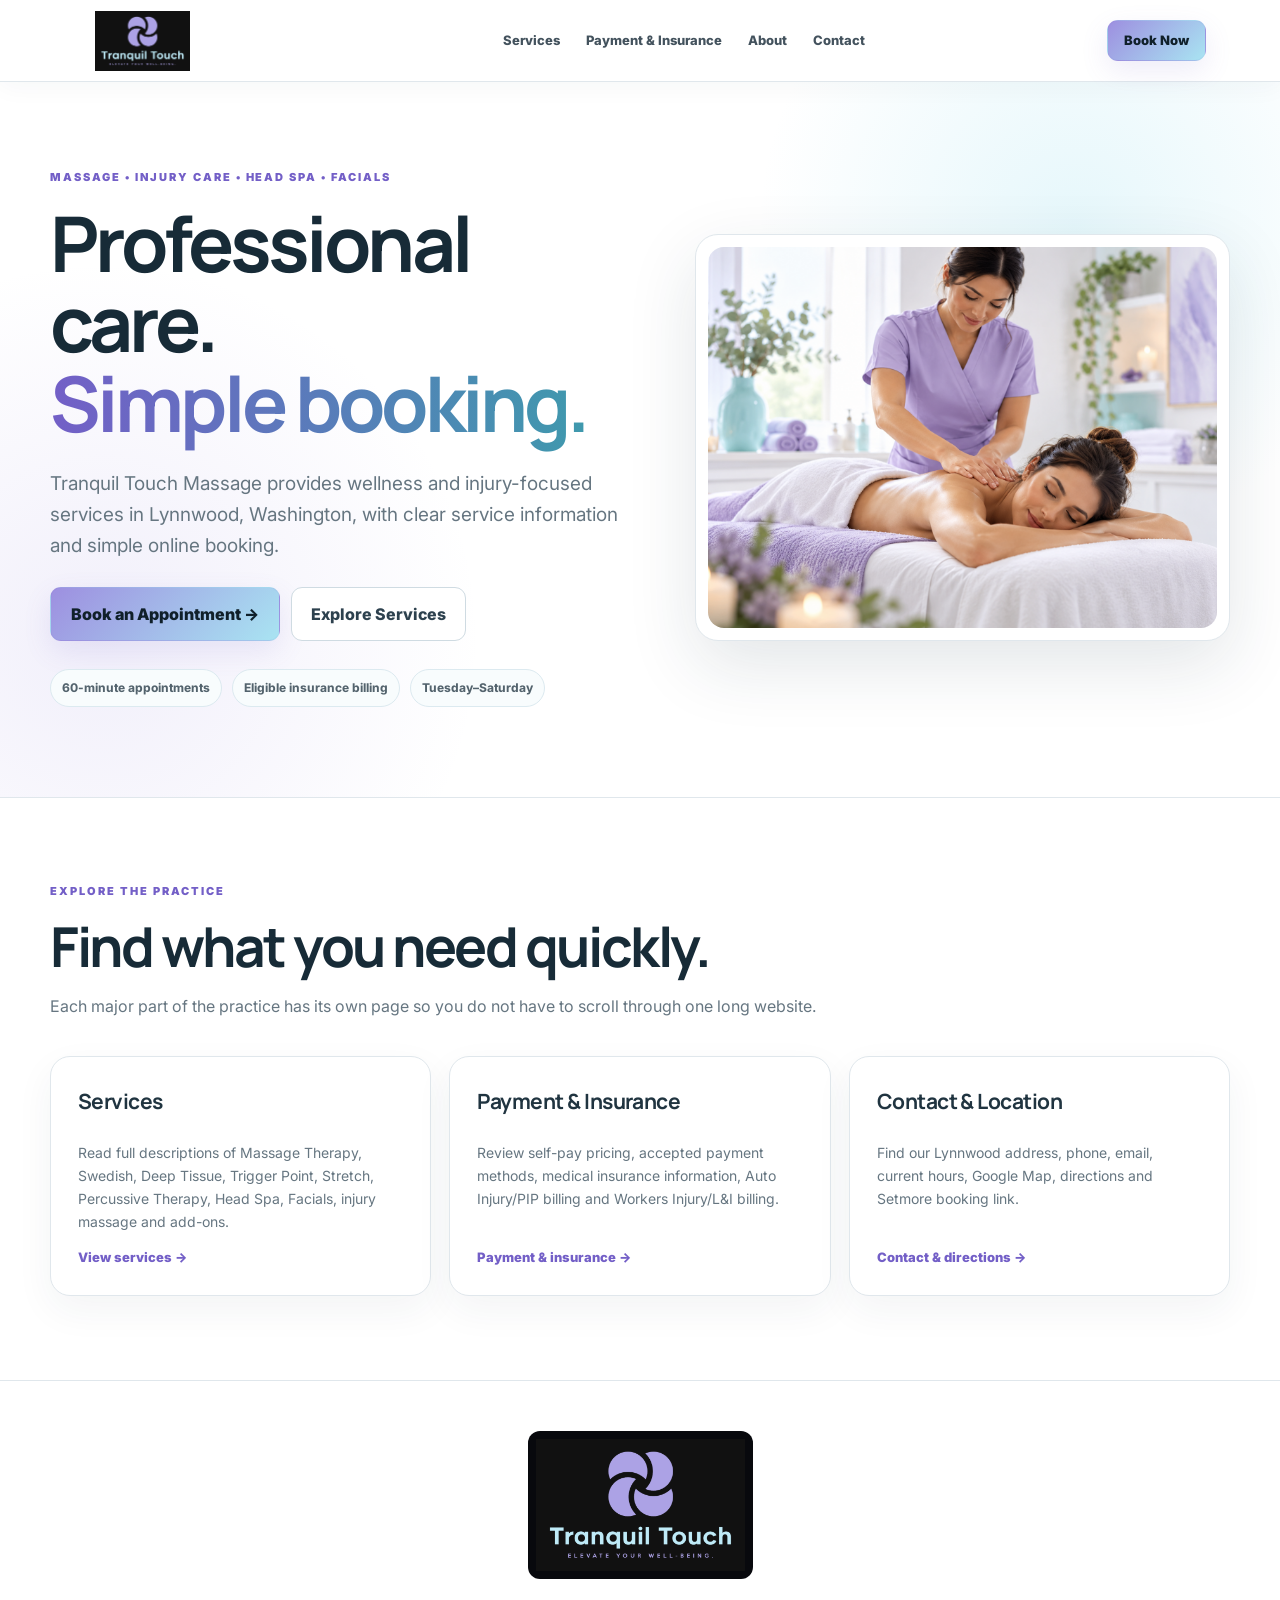
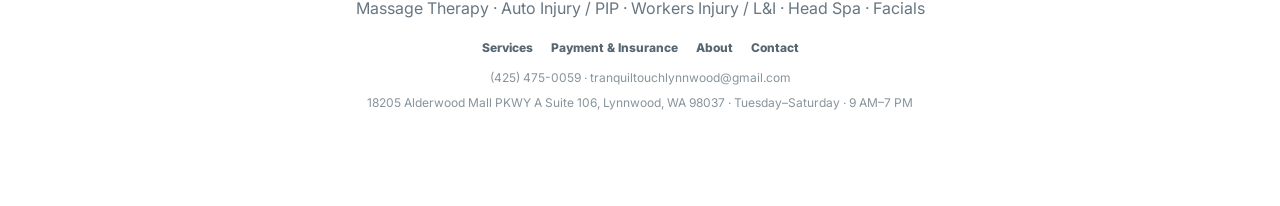
==== commit e19d183b: "Add files via upload" ====
--- a/index.html
+++ b/index.html
@@ -2,245 +2,129 @@
 <html lang="en">
 <head>
 <meta charset="utf-8">
-<meta name="viewport" content="width=device-width,initial-scale=1">
-<title>Tranquil Touch Massage | Medical Massage, Injury Care, Head Spa & Facials in Lynnwood, WA</title>
-<meta name="description" content="Tranquil Touch offers massage therapy, head spa treatments, and injury recovery massage at Tranquil Touch Massage in Lynnwood, WA. Book your session today.">
+<meta name="viewport" content="width=device-width,initial-scale=1,viewport-fit=cover">
+<title>Massage Therapy, Head Spa & Facials in Lynnwood, WA | Tranquil Touch</title>
+<meta name="description" content="Tranquil Touch Massage in Lynnwood offers massage therapy, head spa treatments, facials, Auto Injury/PIP massage and Workers Injury/L&I massage.">
+<meta name="robots" content="index,follow,max-image-preview:large,max-snippet:-1">
 <meta name="theme-color" content="#ffffff">
+<link rel="canonical" href="https://tranquiltouchlynnwood.com/">
 <link rel="icon" href="favicon.png">
 <link rel="preconnect" href="https://fonts.googleapis.com">
 <link rel="preconnect" href="https://fonts.gstatic.com" crossorigin>
 <link href="https://fonts.googleapis.com/css2?family=Inter:wght@400;500;600;700;800&family=Manrope:wght@600;700;800&display=swap" rel="stylesheet">
 <link rel="stylesheet" href="styles.css">
+<meta property="og:type" content="website">
+<meta property="og:site_name" content="Tranquil Touch Massage">
+<meta property="og:title" content="Massage Therapy, Head Spa & Facials in Lynnwood, WA | Tranquil Touch">
+<meta property="og:description" content="Tranquil Touch Massage in Lynnwood offers massage therapy, head spa treatments, facials, Auto Injury/PIP massage and Workers Injury/L&I massage.">
+<meta property="og:url" content="https://tranquiltouchlynnwood.com/">
+<meta property="og:image" content="https://tranquiltouchlynnwood.com/massage-therapy-lynnwood.png">
+<meta name="twitter:card" content="summary_large_image">
+<meta name="twitter:title" content="Massage Therapy, Head Spa & Facials in Lynnwood, WA | Tranquil Touch">
+<meta name="twitter:description" content="Tranquil Touch Massage in Lynnwood offers massage therapy, head spa treatments, facials, Auto Injury/PIP massage and Workers Injury/L&I massage.">
+<meta name="twitter:image" content="https://tranquiltouchlynnwood.com/massage-therapy-lynnwood.png">
+<script type="application/ld+json">
+{
+  "@context": "https://schema.org",
+  "@graph": [
+    {
+      "@type": [
+        "LocalBusiness",
+        "HealthAndBeautyBusiness"
+      ],
+      "@id": "https://tranquiltouchlynnwood.com/#business",
+      "name": "Tranquil Touch Massage",
+      "url": "https://tranquiltouchlynnwood.com/",
+      "telephone": "+14254750059",
+      "email": "tranquiltouchlynnwood@gmail.com",
+      "description": "Massage therapy, head spa, facials, auto injury/PIP massage and workers compensation/L&I massage in Lynnwood, Washington.",
+      "logo": "https://tranquiltouchlynnwood.com/tranquil-touch-massage-lynnwood-logo.png",
+      "image": "https://tranquiltouchlynnwood.com/massage-therapy-lynnwood.png",
+      "priceRange": "$$",
+      "address": {
+        "@type": "PostalAddress",
+        "streetAddress": "18205 Alderwood Mall PKWY A Suite 106",
+        "addressLocality": "Lynnwood",
+        "addressRegion": "WA",
+        "postalCode": "98037",
+        "addressCountry": "US"
+      },
+      "openingHoursSpecification": [
+        {
+          "@type": "OpeningHoursSpecification",
+          "dayOfWeek": [
+            "Tuesday",
+            "Wednesday",
+            "Thursday",
+            "Friday",
+            "Saturday"
+          ],
+          "opens": "09:00",
+          "closes": "19:00"
+        }
+      ]
+    },
+    {
+      "@type": "WebSite",
+      "@id": "https://tranquiltouchlynnwood.com/#website",
+      "url": "https://tranquiltouchlynnwood.com/",
+      "name": "Tranquil Touch Massage",
+      "publisher": {
+        "@id": "https://tranquiltouchlynnwood.com/#business"
+      }
+    }
+  ]
+}
+</script>
 </head>
 <body>
 
+<a class="skip-link" href="#main">Skip to content</a>
 <header class="site-header">
-  <a class="brand" href="#top" aria-label="Tranquil Touch home">
-    <img src="tranquil-touch-logo-exact.png" alt="Tranquil Touch">
+  <a class="brand" href="index.html" aria-label="Tranquil Touch Massage home">
+    <img src="tranquil-touch-massage-lynnwood-logo.png" width="768" height="484" alt="Tranquil Touch Massage logo">
   </a>
-
-  <nav class="desktop-nav" aria-label="Main navigation">
-    <a href="#care">Medical Care</a>
-    <a href="#services">Services</a>
-    <a href="#payment">Payment &amp; Insurance</a>
-    <a href="#contact">Contact</a>
-  </nav>
-
+  <nav class="desktop-nav" aria-label="Main navigation"><a href="services.html">Services</a><a href="payment-insurance.html">Payment & Insurance</a><a href="about.html">About</a><a href="contact.html">Contact</a></nav>
   <a class="button button-small header-book" href="https://tranquiltouchmassagec2z9.setmore.com/" target="_blank" rel="noopener">Book Now</a>
-
-  <button class="menu" type="button" aria-label="Open navigation menu" aria-expanded="false">
-    <span></span><span></span><span></span>
-  </button>
-
-  <nav class="mobile-nav" aria-label="Mobile navigation">
-    <a href="#care">Medical Care</a>
-    <a href="#services">Services</a>
-    <a href="#payment">Payment &amp; Insurance</a>
-    <a href="#contact">Contact</a>
-    <a class="mobile-nav-book" href="https://tranquiltouchmassagec2z9.setmore.com/" target="_blank" rel="noopener">Book Now</a>
-  </nav>
+  <button class="menu" type="button" aria-label="Open navigation menu" aria-expanded="false"><span></span><span></span><span></span></button>
+  <nav class="mobile-nav" aria-label="Mobile navigation"><a href="services.html">Services</a><a href="payment-insurance.html">Payment & Insurance</a><a href="about.html">About</a><a href="contact.html">Contact</a><a class="mobile-nav-book" href="https://tranquiltouchmassagec2z9.setmore.com/" target="_blank" rel="noopener">Book Now</a></nav>
 </header>
 
-<main id="top">
-
+<main id="main">
 <section class="hero">
-  <div class="hero-copy reveal">
-    <p class="eyebrow">MEDICAL MASSAGE • INJURY CARE • WELLNESS</p>
-    <h1>Professional care.<br><span>Simple booking.</span></h1>
-    <p class="hero-lead">Focused 60-minute appointments for massage therapy, auto-injury care, work-injury care, head spa, and facials — in a clean, welcoming setting.</p>
-    <div class="hero-actions">
-      <a class="button" href="https://tranquiltouchmassagec2z9.setmore.com/" target="_blank" rel="noopener">Book an Appointment <span>→</span></a>
-      <a class="button-secondary" href="#services">View Services</a>
+  <div class="container hero-grid">
+    <div class="reveal">
+      <p class="eyebrow">MASSAGE • INJURY CARE • HEAD SPA • FACIALS</p>
+      <h1>Professional care.<br><span>Simple booking.</span></h1>
+      <p class="hero-lead">Tranquil Touch Massage provides wellness and injury-focused services in Lynnwood, Washington, with clear service information and simple online booking.</p>
+      <div class="hero-actions"><a class="button" href="https://tranquiltouchmassagec2z9.setmore.com/" target="_blank" rel="noopener">Book an Appointment →</a><a class="button-secondary" href="services.html">Explore Services</a></div>
+      <div class="hero-trust"><span>60-minute appointments</span><span>Eligible insurance billing</span><span>Tuesday–Saturday</span></div>
     </div>
-    <div class="hero-trust">
-      <span>60-minute appointments</span>
-      <span>Most medical insurance accepted</span>
-      <span>Major payment methods accepted</span>
-    </div>
-  </div>
-
-  <div class="hero-panel reveal">
-    <div class="logo-card">
-      <img src="tranquil-touch-logo-exact.png" alt="Tranquil Touch">
-    </div>
-    <div class="hero-panel-grid">
-      <div><strong>Massage Therapy</strong><span>$119 / 60 min</span></div>
-      <div><strong>Head Spa</strong><span>$119 / 60 min</span></div>
-      <div><strong>Facial</strong><span>$119 / 60 min</span></div>
-      <div><strong>Injury Care</strong><span>Insurance billing</span></div>
+    <div class="hero-photo reveal">
+      <img src="massage-therapy-lynnwood.png" alt="Massage therapy at Tranquil Touch Massage in Lynnwood Washington" decoding="async">
     </div>
   </div>
 </section>
-
-<section id="care" class="section section-soft">
-  <div class="section-heading reveal">
-    <p class="eyebrow">FOCUSED CARE</p>
-    <h2>Care built around your needs.</h2>
-    <p>Choose wellness care or an eligible injury-care appointment without sorting through a long service menu.</p>
-  </div>
-
-  <div class="care-grid">
-    <article class="care-card reveal">
-      <div class="care-icon">+</div>
-      <h3>Massage Therapy</h3>
-      <p>Customized massage focused on muscular tension, mobility, relaxation, and overall wellness.</p>
-      <a href="https://tranquiltouchmassagec2z9.setmore.com/" target="_blank" rel="noopener">Book massage →</a>
-    </article>
-
-    <article class="care-card reveal">
-      <div class="care-icon">PIP</div>
-      <h3>Auto Injury / PIP</h3>
-      <p>Therapeutic massage for eligible auto-injury claims. Claim information may be required when scheduling.</p>
-      <a href="https://tranquiltouchmassagec2z9.setmore.com/" target="_blank" rel="noopener">Book auto injury care →</a>
-    </article>
-
-    <article class="care-card reveal">
-      <div class="care-icon">L&amp;I</div>
-      <h3>Workers Injury / L&amp;I</h3>
-      <p>Therapeutic massage for eligible Washington work-injury claims, focused on recovery and function.</p>
-      <a href="https://tranquiltouchmassagec2z9.setmore.com/" target="_blank" rel="noopener">Book work injury care →</a>
-    </article>
-  </div>
-</section>
-
-<section id="services" class="section services">
-  <div class="section-heading reveal">
-    <p class="eyebrow">SERVICES &amp; PRICING</p>
-    <h2>Five simple booking options.</h2>
-    <p>Every appointment is 60 minutes. Self-pay wellness services are $119. Most forms of medical insurance are accepted for eligible covered care, and injury-care appointments may be billed directly to insurance.</p>
-  </div>
-
-  <div class="service-grid">
-    <article class="service-card reveal">
-      <div class="service-image"><img src="massage-therapy-service.png" alt="Massage Therapy"></div>
-      <div class="service-body">
-        <p class="service-type">SELF-PAY</p>
-        <h3>Massage Therapy</h3>
-        <p>Customized therapeutic massage for relaxation, muscular tension, mobility, and wellness.</p>
-        <div class="service-price"><span>60 minutes</span><strong>$119</strong></div>
-        <a href="https://tranquiltouchmassagec2z9.setmore.com/" target="_blank" rel="noopener">Book Massage →</a>
-      </div>
-    </article>
-
-    <article class="service-card reveal">
-      <div class="service-image"><img src="pip-service.png" alt="Auto Injury and PIP Massage"></div>
-      <div class="service-body">
-        <p class="service-type insurance-label">INSURANCE</p>
-        <h3>Auto Injury / PIP</h3>
-        <p>Therapeutic massage for eligible auto-injury claims. Have your claim information available when booking.</p>
-        <div class="service-price"><span>60 minutes</span><strong>Billed to insurance</strong></div>
-        <a href="https://tranquiltouchmassagec2z9.setmore.com/" target="_blank" rel="noopener">Book Auto Injury Care →</a>
-      </div>
-    </article>
-
-    <article class="service-card reveal">
-      <div class="service-image"><img src="li-service.png" alt="Workers Injury and L&I Massage"></div>
-      <div class="service-body">
-        <p class="service-type insurance-label">INSURANCE</p>
-        <h3>Workers Injury / L&amp;I</h3>
-        <p>Therapeutic massage for eligible work-injury claims with a focus on recovery and function.</p>
-        <div class="service-price"><span>60 minutes</span><strong>Billed to insurance</strong></div>
-        <a href="https://tranquiltouchmassagec2z9.setmore.com/" target="_blank" rel="noopener">Book Work Injury Care →</a>
-      </div>
-    </article>
-
-    <article class="service-card reveal">
-      <div class="service-image"><img src="headspa-service.png" alt="Head Spa"></div>
-      <div class="service-body">
-        <p class="service-type">SELF-PAY</p>
-        <h3>Head Spa</h3>
-        <p>A restorative scalp-care experience with cleansing, relaxing scalp massage, hydration, and finishing care.</p>
-        <div class="service-price"><span>60 minutes</span><strong>$119</strong></div>
-        <a href="https://tranquiltouchmassagec2z9.setmore.com/" target="_blank" rel="noopener">Book Head Spa →</a>
-      </div>
-    </article>
-
-    <article class="service-card reveal">
-      <div class="service-image"><img src="facial-service.png" alt="Facial"></div>
-      <div class="service-body">
-        <p class="service-type">SELF-PAY</p>
-        <h3>Facial</h3>
-        <p>A customized facial focused on cleansing, hydration, skin renewal, and relaxation.</p>
-        <div class="service-price"><span>60 minutes</span><strong>$119</strong></div>
-        <a href="https://tranquiltouchmassagec2z9.setmore.com/" target="_blank" rel="noopener">Book Facial →</a>
-      </div>
-    </article>
-  </div>
-
-  <div class="section-cta reveal">
-    <a class="button" href="https://tranquiltouchmassagec2z9.setmore.com/" target="_blank" rel="noopener">See Live Availability &amp; Book <span>→</span></a>
-  </div>
-</section>
-
-<section id="payment" class="section payment-section">
-  <div class="payment-layout">
-    <div class="section-heading reveal">
-      <p class="eyebrow">PAYMENT &amp; INSURANCE</p>
-      <h2>Easy payment and accepted insurance.</h2>
-      <p>We accept all major forms of payment for self-pay services, and we welcome eligible insurance-based care with a simple, easy-to-follow process.</p>
-    </div>
-
-    <div class="payment-card reveal">
-      <h3>Accepted payment methods</h3>
-      <div class="payment-methods">
-        <span>Cash</span>
-        <span>Apple Pay</span>
-        <span>Samsung Pay</span>
-        <span>Credit Cards</span>
-        <span>Debit Cards</span>
-        <span>Contactless Pay</span>
-      </div>
-      <div class="insurance-box">
-        <strong>Most forms of medical insurance accepted</strong>
-        <p>We accept most forms of medical insurance for eligible covered services. Auto Injury / PIP and Workers Injury / L&amp;I appointments can also be billed to the applicable claim when eligible. Coverage, network participation, referrals, authorization, and claim requirements vary by plan, so please contact us to verify benefits before your appointment.</p>
-      </div>
-      <div class="insurance-banner-card">
-        <img src="insurance_accepted_wellness_banner.png" alt="Insurance accepted section showing Premera Blue Cross, Aetna, Kaiser Permanente, and Regence, styled to match the Tranquil Touch website.">
-      </div>
+<section class="section">
+  <div class="container">
+    <div class="section-heading reveal"><p class="eyebrow">EXPLORE THE PRACTICE</p><h2>Find what you need quickly.</h2><p>Each major part of the practice has its own page so you do not have to scroll through one long website.</p></div>
+    <div class="home-grid">
+      <article class="home-card reveal"><h3>Services</h3><p>Read full descriptions of Massage Therapy, Swedish, Deep Tissue, Trigger Point, Stretch, Percussive Therapy, Head Spa, Facials, injury massage and add-ons.</p><a class="text-link" href="services.html">View services →</a></article>
+      <article class="home-card reveal"><h3>Payment &amp; Insurance</h3><p>Review self-pay pricing, accepted payment methods, medical insurance information, Auto Injury/PIP billing and Workers Injury/L&amp;I billing.</p><a class="text-link" href="payment-insurance.html">Payment &amp; insurance →</a></article>
+      <article class="home-card reveal"><h3>Contact &amp; Location</h3><p>Find our Lynnwood address, phone, email, current hours, Google Map, directions and Setmore booking link.</p><a class="text-link" href="contact.html">Contact &amp; directions →</a></article>
     </div>
   </div>
 </section>
-
-<section class="section process-section">
-  <div class="section-heading reveal">
-    <p class="eyebrow">SIMPLE FROM START TO FINISH</p>
-    <h2>Book in three steps.</h2>
-  </div>
-  <div class="steps">
-    <div class="step reveal"><b>01</b><h3>Choose your service</h3><p>Select one of five 60-minute appointment types.</p></div>
-    <div class="step reveal"><b>02</b><h3>Select a time</h3><p>Square displays current appointment availability.</p></div>
-    <div class="step reveal"><b>03</b><h3>Complete booking</h3><p>Enter your information and receive your confirmation.</p></div>
-  </div>
-</section>
-
-<section id="contact" class="section contact-section">
-  <div class="contact-card reveal">
-    <div>
-      <p class="eyebrow">CONTACT</p>
-      <h2>Questions before you book?</h2>
-      <p class="contact-intro">Contact us if you have questions about your appointment, medical insurance coverage, PIP, or L&amp;I billing.</p>
-    </div>
-    <div class="contact-details">
-      <a href="tel:+14254750059"><span>Phone</span><strong>(425) 475-0059</strong></a>
-      <a href="mailto:tranquiltouchlynnwood@gmail.com"><span>Email</span><strong>tranquiltouchlynnwood@gmail.com</strong></a>
-      <div><span>Location</span><strong>18205 Alderwood Mall PKWY A Suite 106
-Lynnwood, WA 98037</strong></div>
-      <div><span>Hours</span><strong>Tuesday–Saturday · 9 AM–7 PM</strong></div>
-    </div>
-    <a class="button" href="https://tranquiltouchmassagec2z9.setmore.com/" target="_blank" rel="noopener">Book with Square <span>→</span></a>
-  </div>
-</section>
-
 </main>
 
 <footer class="footer">
-  <div class="footer-logo"><img src="tranquil-touch-logo-exact.png" alt="Tranquil Touch"></div>
-  <p>Medical Massage · Auto Injury / PIP · Workers Injury / L&amp;I · Head Spa · Facials</p>
-  <p class="footer-fine">Cash · Apple Pay · Samsung Pay · Credit / Debit · Insurance billing for eligible claims</p>
+  <div class="footer-logo"><img src="tranquil-touch-massage-lynnwood-logo.png" width="768" height="484" alt="Tranquil Touch Massage"></div>
+  <p>Massage Therapy · Auto Injury / PIP · Workers Injury / L&amp;I · Head Spa · Facials</p>
+  <nav class="footer-links" aria-label="Footer navigation"><a href="services.html">Services</a><a href="payment-insurance.html">Payment & Insurance</a><a href="about.html">About</a><a href="contact.html">Contact</a></nav>
+  <p class="footer-fine">(425) 475-0059 · tranquiltouchlynnwood@gmail.com</p>
+  <p class="footer-fine">18205 Alderwood Mall PKWY A Suite 106, Lynnwood, WA 98037 · Tuesday–Saturday · 9 AM–7 PM</p>
 </footer>
+<a class="mobile-book" href="https://tranquiltouchmassagec2z9.setmore.com/" target="_blank" rel="noopener">Book Now</a>
+<script src="script.js" defer></script>
 
-<a class="mobile-book" href="https://tranquiltouchmassagec2z9.setmore.com/" target="_blank" rel="noopener">Book Now</a>
-
-<script src="script.js"></script>
-</body>
-</html>
+</body></html>
--- a/styles.css
+++ b/styles.css
@@ -1,430 +1,222 @@
 :root{
   --bg:#ffffff;
-  --surface:#f7f9fc;
-  --surface-blue:#f0f8fc;
-  --surface-lav:#f6f3ff;
-  --ink:#16212b;
-  --muted:#64727d;
-  --line:#dfe7ed;
+  --surface:#f8f9fc;
+  --surface-lav:#f6f2ff;
+  --surface-blue:#eef9fc;
+  --ink:#17232d;
+  --muted:#667681;
+  --line:#e0e7ec;
   --lav:#9d8fe0;
-  --lav-deep:#7564c9;
+  --lav-deep:#735fc7;
   --ice:#a9e4f2;
-  --ice-deep:#4299ad;
-  --navy:#152733;
-  --white:#ffffff;
-  --shadow:0 18px 50px rgba(28,50,66,.08);
+  --ice-deep:#3f99ad;
+  --navy:#172b37;
+  --shadow:0 18px 48px rgba(28,50,66,.08);
+  --shadow-lg:0 24px 70px rgba(28,50,66,.12);
+  --max:1180px;
 }
 *{box-sizing:border-box}
-html{scroll-behavior:smooth}
-body{margin:0;background:var(--bg);color:var(--ink);font-family:Inter,Arial,sans-serif;line-height:1.55}
+html{scroll-behavior:smooth;-webkit-text-size-adjust:100%}
+body{margin:0;background:var(--bg);color:var(--ink);font-family:Inter,system-ui,-apple-system,BlinkMacSystemFont,"Segoe UI",sans-serif;line-height:1.65;-webkit-font-smoothing:antialiased;overflow-x:hidden}
 a{color:inherit;text-decoration:none}
-img{display:block;max-width:100%}
+img{display:block;max-width:100%;height:auto}
 button{font:inherit}
+.container{width:min(var(--max),calc(100% - 40px));margin-inline:auto}
+.skip-link{position:absolute;left:-9999px}
+.skip-link:focus{left:16px;top:16px;z-index:1000;background:#fff;padding:10px 14px;border-radius:10px;box-shadow:var(--shadow)}
 
 .site-header{
-  height:84px;
-  position:sticky;
-  top:0;
-  z-index:100;
-  display:grid;
-  grid-template-columns:220px 1fr auto;
-  align-items:center;
-  gap:24px;
-  padding:0 5vw;
-  background:rgba(255,255,255,.96);
-  backdrop-filter:blur(16px);
-  border-bottom:1px solid var(--line);
-  box-shadow:0 5px 24px rgba(28,50,66,.04);
-}
-.brand{display:flex;align-items:center;width:max-content}
-.brand img{
-  width:190px;
-  height:62px;
-  object-fit:contain;
-  border-radius:10px;
-}
-.desktop-nav{display:flex;justify-content:center;gap:28px}
-.desktop-nav a{font-size:13px;font-weight:700;color:#42515d;transition:.2s}
-.desktop-nav a:hover{color:var(--lav-deep)}
+  min-height:82px;position:sticky;top:0;z-index:100;
+  display:grid;grid-template-columns:210px 1fr auto auto;align-items:center;gap:24px;
+  padding:0 max(20px,calc((100vw - var(--max))/2));
+  background:rgba(255,255,255,.96);backdrop-filter:blur(16px);
+  border-bottom:1px solid var(--line);box-shadow:0 5px 24px rgba(28,50,66,.04)
+}
+.brand img{width:185px;height:60px;object-fit:contain;border-radius:9px}
+.desktop-nav{display:flex;justify-content:center;gap:26px}
+.desktop-nav a{font-size:13px;font-weight:800;color:#43525d}
+.desktop-nav a:hover,.desktop-nav a[aria-current="page"]{color:var(--lav-deep)}
 .button{
-  display:inline-flex;
-  align-items:center;
-  justify-content:center;
-  gap:12px;
-  padding:14px 21px;
-  border-radius:11px;
+  display:inline-flex;align-items:center;justify-content:center;gap:9px;
+  padding:13px 20px;border-radius:11px;
   background:linear-gradient(135deg,var(--lav),var(--ice));
-  color:#10202a;
-  font-weight:800;
-  border:1px solid rgba(117,100,201,.08);
-  box-shadow:0 10px 28px rgba(117,100,201,.12);
-  transition:.2s;
+  color:#10202a;font-weight:850;border:1px solid rgba(117,100,201,.08);
+  box-shadow:0 10px 28px rgba(117,100,201,.12);transition:.2s
 }
 .button:hover{transform:translateY(-2px);box-shadow:0 14px 34px rgba(117,100,201,.18)}
-.button-small{padding:10px 17px;font-size:13px}
+.button-small{padding:9px 16px;font-size:13px}
 .header-book{justify-self:end}
 .button-secondary{
-  display:inline-flex;
-  align-items:center;
-  justify-content:center;
-  padding:13px 20px;
-  border-radius:11px;
-  border:1px solid #cfdbe2;
-  color:#2d414e;
-  background:#fff;
-  font-weight:750;
+  display:inline-flex;align-items:center;justify-content:center;
+  padding:12px 19px;border-radius:11px;border:1px solid #cfdbe2;background:#fff;
+  color:#2d414e;font-weight:800
 }
 .button-secondary:hover{border-color:var(--lav);color:var(--lav-deep)}
-.menu{
-  display:none;
-  border:0;
-  background:transparent;
-  padding:9px 4px;
-  cursor:pointer;
-  justify-self:end;
-}
+.menu{display:none;border:0;background:transparent;padding:8px 4px;cursor:pointer;justify-self:end}
 .menu span{display:block;width:27px;height:2px;background:#243845;margin:5px 0;border-radius:3px}
 .mobile-nav{display:none}
 
-.hero{
-  min-height:690px;
-  display:grid;
-  grid-template-columns:1.08fr .92fr;
-  gap:7vw;
-  align-items:center;
-  padding:88px 7vw 96px;
+.hero,.page-hero{
   background:
-    radial-gradient(circle at 84% 22%,rgba(169,228,242,.30),transparent 27%),
-    radial-gradient(circle at 10% 78%,rgba(157,143,224,.15),transparent 29%),
+    radial-gradient(circle at 84% 20%,rgba(169,228,242,.29),transparent 26%),
+    radial-gradient(circle at 8% 78%,rgba(157,143,224,.14),transparent 29%),
     #fff;
-  border-bottom:1px solid var(--line);
-}
-.eyebrow{
-  font-size:11px;
-  font-weight:800;
-  letter-spacing:.19em;
-  color:var(--lav-deep);
-  margin:0 0 18px;
-}
-.hero h1,.section-heading h2,.contact-card h2{
-  font-family:Manrope,Inter,sans-serif;
-  letter-spacing:-.045em;
-  line-height:1.03;
-  margin:0;
-}
-.hero h1{font-size:clamp(52px,6vw,88px);color:var(--navy);max-width:850px}
-.hero h1 span{
-  background:linear-gradient(90deg,var(--lav-deep),var(--ice-deep));
-  -webkit-background-clip:text;
-  background-clip:text;
-  color:transparent;
-}
-.hero-lead{font-size:18px;color:var(--muted);max-width:680px;margin:27px 0}
-.hero-actions{display:flex;gap:12px;flex-wrap:wrap}
-.hero-trust{display:flex;gap:12px;flex-wrap:wrap;margin-top:32px}
-.hero-trust span{
-  font-size:12px;
-  font-weight:700;
-  color:#52636f;
-  padding:8px 11px;
-  background:#f7fbfd;
-  border:1px solid #dceaf0;
-  border-radius:999px;
-}
-.hero-panel{
-  background:#fff;
-  border:1px solid var(--line);
-  border-radius:24px;
-  padding:28px;
-  box-shadow:var(--shadow);
-}
-.logo-card{
-  background:#08090d;
-  border-radius:18px;
-  padding:22px;
-  border:1px solid #252934;
-}
-.logo-card img{width:min(500px,100%);margin:auto}
-.hero-panel-grid{
-  display:grid;
-  grid-template-columns:1fr 1fr;
-  gap:10px;
-  margin-top:16px;
-}
-.hero-panel-grid div{
-  padding:15px;
-  background:var(--surface);
-  border:1px solid var(--line);
-  border-radius:12px;
-  display:grid;
-  gap:3px;
-}
-.hero-panel-grid strong{font-size:13px;color:#253746}
-.hero-panel-grid span{font-size:12px;color:var(--muted)}
-
-.section{padding:96px 7vw}
+  border-bottom:1px solid var(--line)
+}
+.hero{padding:86px 0 90px}
+.hero-grid{display:grid;grid-template-columns:minmax(0,1.03fr) minmax(340px,.97fr);gap:6vw;align-items:center}
+.eyebrow{margin:0 0 17px;font-size:11px;font-weight:900;letter-spacing:.18em;text-transform:uppercase;color:var(--lav-deep)}
+h1,h2,h3{font-family:Manrope,Inter,sans-serif}
+.hero h1,.page-hero h1{margin:0;color:var(--navy);letter-spacing:-.05em;line-height:1.04}
+.hero h1{font-size:clamp(49px,6vw,84px)}
+.hero h1 span{background:linear-gradient(90deg,var(--lav-deep),var(--ice-deep));-webkit-background-clip:text;background-clip:text;color:transparent}
+.hero-lead,.page-lead{font-size:clamp(16px,1.7vw,19px);color:var(--muted);max-width:760px;margin:25px 0}
+.hero-actions{display:flex;flex-wrap:wrap;gap:11px}
+.hero-trust{display:flex;flex-wrap:wrap;gap:10px;margin-top:28px}
+.hero-trust span{font-size:12px;font-weight:750;color:#53636d;padding:8px 11px;border:1px solid #dceaf0;border-radius:999px;background:#f8fcfd}
+
+.hero-photo,.page-photo{
+  overflow:hidden;background:#fff;border:1px solid var(--line);border-radius:23px;box-shadow:var(--shadow-lg)
+}
+.hero-photo{padding:12px}
+.hero-photo img{width:100%;aspect-ratio:4/3;object-fit:cover;border-radius:16px}
+.page-photo img{width:100%;height:auto;object-fit:cover}
+
+.page-hero{padding:65px 0 58px}
+.page-hero h1{font-size:clamp(42px,5.6vw,72px);max-width:980px}
+.breadcrumbs{display:flex;flex-wrap:wrap;gap:8px;margin-bottom:21px;font-size:12px;font-weight:750;color:#7d8991}
+.breadcrumbs a{color:var(--lav-deep)}
+
+.section{padding:84px 0}
 .section-soft{background:var(--surface)}
-.section-heading{max-width:820px;margin-bottom:42px}
-.section-heading h2,.contact-card h2{font-size:clamp(37px,4.5vw,62px);color:var(--navy)}
-.section-heading>p:last-child{font-size:16px;color:var(--muted);max-width:720px}
-
-.care-grid{display:grid;grid-template-columns:repeat(3,1fr);gap:17px}
-.care-card{
-  background:#fff;
-  border:1px solid var(--line);
-  border-radius:18px;
-  padding:28px;
-  box-shadow:0 12px 35px rgba(29,55,70,.045);
-}
-.care-icon{
-  width:46px;height:46px;
-  display:grid;place-items:center;
-  border-radius:13px;
+.section-gradient{background:linear-gradient(135deg,#f8f5ff 0%,#eff9fc 100%);border-block:1px solid #e3e9ef}
+.section-heading{max-width:860px;margin-bottom:37px}
+.section-heading h2{margin:0;color:var(--navy);font-size:clamp(34px,4.3vw,58px);letter-spacing:-.045em;line-height:1.08}
+.section-heading p:last-child{color:var(--muted);font-size:16px;max-width:780px}
+
+.home-grid{display:grid;grid-template-columns:repeat(3,minmax(0,1fr));gap:18px}
+.home-card{background:#fff;border:1px solid var(--line);border-radius:20px;padding:27px;box-shadow:0 14px 38px rgba(28,50,66,.055);display:flex;flex-direction:column}
+.home-card h3{margin:0 0 8px;color:#203440;font-size:21px;letter-spacing:-.025em}
+.home-card p{color:var(--muted);font-size:14px;flex:1}
+.text-link{font-weight:850;color:var(--lav-deep);font-size:13px}
+.text-link:hover{text-decoration:underline}
+
+.service-list{display:grid;gap:24px}
+.service-row{
+  display:grid;grid-template-columns:minmax(260px,.85fr) minmax(0,1.15fr);
+  gap:30px;align-items:center;background:#fff;border:1px solid var(--line);
+  border-radius:22px;padding:18px;box-shadow:0 14px 38px rgba(28,50,66,.055)
+}
+.service-row.reverse{grid-template-columns:minmax(0,1.15fr) minmax(260px,.85fr)}
+.service-row.reverse .service-image-wrap{order:2}
+.service-row.reverse .service-copy{order:1}
+.service-image-wrap{overflow:hidden;border-radius:16px;background:#eef4f7}
+.service-image-wrap img{width:100%;aspect-ratio:4/3;object-fit:cover}
+.service-copy{padding:8px 10px}
+.tag{display:inline-block;margin-bottom:9px;padding:6px 9px;border-radius:999px;background:var(--surface-lav);color:var(--lav-deep);font-size:10px;font-weight:900;letter-spacing:.11em}
+.tag.insurance{background:#eaf8fb;color:#2f879b}
+.service-copy h2{margin:0 0 12px;color:var(--navy);font-size:clamp(26px,3vw,38px);letter-spacing:-.035em;line-height:1.12}
+.service-copy p{color:var(--muted);margin:0 0 15px}
+.price{display:flex;justify-content:space-between;gap:16px;align-items:end;border-top:1px solid var(--line);padding-top:15px;margin-top:16px}
+.price span{font-size:12px;color:#77858f}
+.price strong{font-size:14px;color:var(--navy);text-align:right}
+
+.detail-grid{display:grid;grid-template-columns:minmax(0,1.15fr) minmax(290px,.85fr);gap:50px;align-items:start}
+.content h2{margin:32px 0 11px;color:var(--navy);font-size:clamp(27px,3.5vw,42px);letter-spacing:-.035em;line-height:1.1}
+.content h2:first-of-type{margin-top:0}
+.content h3{margin:25px 0 8px;color:#253945;font-size:21px}
+.content p,.content li{color:var(--muted)}
+.content ul{padding-left:21px}
+.content li{margin:7px 0}
+.service-description{
+  background:#fff;border:1px solid var(--line);border-radius:17px;padding:21px;margin:16px 0
+}
+.service-description h3{margin-top:0}
+.notice{padding:18px 20px;background:#f3fbfd;border:1px solid #d8edf2;border-radius:14px;color:#5e707a}
+.side-card{
+  position:sticky;top:104px;padding:27px;
   background:linear-gradient(145deg,var(--surface-lav),var(--surface-blue));
-  border:1px solid #e0dff5;
-  color:var(--lav-deep);
-  font-size:12px;
-  font-weight:900;
-}
-.care-card h3{font-size:20px;margin:20px 0 9px;color:#203440}
-.care-card p{color:var(--muted);font-size:14px;min-height:68px}
-.care-card a{font-weight:800;font-size:13px;color:var(--lav-deep)}
-
-.services{background:#fff}
-.service-grid{display:grid;grid-template-columns:repeat(3,minmax(0,1fr));gap:18px}
-.service-card{
-  overflow:hidden;
-  border:1px solid var(--line);
-  border-radius:20px;
-  background:#fff;
-  box-shadow:0 14px 38px rgba(28,50,66,.055);
-  transition:.22s;
-}
-.service-card:hover{transform:translateY(-3px);box-shadow:0 20px 48px rgba(28,50,66,.09);border-color:#cad9e1}
-.service-image{height:230px;background:#eaf3f7;overflow:hidden}
-.service-image img{
-  width:100%;
-  height:100%;
-  object-fit:cover;
-  filter:saturate(.82) brightness(1.04) contrast(.96);
-}
-.service-body{padding:24px}
-.service-type{
-  display:inline-block;
-  margin:0 0 10px;
-  padding:6px 9px;
-  background:var(--surface-lav);
-  color:var(--lav-deep);
-  border-radius:999px;
-  font-size:10px;
-  font-weight:900;
-  letter-spacing:.12em;
-}
-.insurance-label{background:#eaf8fb;color:#2f879b}
-.service-body h3{font-family:Manrope,Inter,sans-serif;font-size:22px;letter-spacing:-.03em;margin:0 0 9px;color:#213744}
-.service-body>p:not(.service-type){font-size:14px;color:var(--muted);min-height:70px}
-.service-price{
-  display:flex;
-  align-items:flex-end;
-  justify-content:space-between;
-  gap:12px;
-  padding:17px 0;
-  margin-top:10px;
-  border-top:1px solid var(--line);
-}
-.service-price span{font-size:12px;color:#77858f}
-.service-price strong{font-size:14px;text-align:right;color:var(--navy)}
-.service-body>a{font-size:13px;font-weight:850;color:var(--lav-deep)}
-.section-cta{text-align:center;margin-top:30px}
-
-.payment-section{background:linear-gradient(135deg,#f7f4ff 0%,#eef9fc 100%);border-top:1px solid #e2e8ef;border-bottom:1px solid #e2e8ef}
-.payment-layout{display:grid;grid-template-columns:.9fr 1.1fr;gap:7vw;align-items:center}
-.payment-layout .section-heading{margin:0}
-.payment-card{
-  background:#fff;
-  border:1px solid #dce6ec;
-  border-radius:20px;
-  padding:28px;
-  box-shadow:var(--shadow);
-}
-.payment-card h3{margin:0 0 18px;color:#243946}
+  border:1px solid #dde4ef;border-radius:20px;box-shadow:var(--shadow)
+}
+.side-card h2{margin:0 0 16px;color:var(--navy);font-size:24px;line-height:1.2}
+.side-card dl{margin:0}
+.side-card dt{margin-top:17px;font-size:10px;font-weight:900;letter-spacing:.12em;text-transform:uppercase;color:#6c7a84}
+.side-card dd{margin:4px 0 0;color:#263a47;font-size:14px;overflow-wrap:anywhere}
+.side-card .button{width:100%;margin-top:22px}
+
+.technique-grid{display:grid;grid-template-columns:repeat(2,minmax(0,1fr));gap:15px}
+.technique{padding:21px;background:#fff;border:1px solid var(--line);border-radius:17px}
+.technique h3{margin:0 0 8px;font-size:19px;color:#253845}
+.technique p{margin:0;color:var(--muted);font-size:14px}
+
+.payment-grid,.contact-grid,.about-grid{display:grid;grid-template-columns:minmax(0,1fr) minmax(320px,1fr);gap:38px;align-items:start}
+.payment-card,.contact-card,.about-card{background:#fff;border:1px solid var(--line);border-radius:22px;padding:29px;box-shadow:var(--shadow)}
+.payment-card h2,.contact-card h2,.about-card h2{margin-top:0;color:var(--navy);font-size:clamp(29px,3.7vw,45px);letter-spacing:-.04em;line-height:1.1}
+.payment-card p,.contact-card p,.about-card p{color:var(--muted)}
 .payment-methods{display:flex;flex-wrap:wrap;gap:9px}
-.payment-methods span{
-  padding:9px 12px;
-  border:1px solid #d6e2e8;
-  border-radius:999px;
-  background:#fff;
-  font-size:12px;
-  font-weight:800;
-  color:#354955;
-}
-.insurance-box{
-  margin-top:22px;
-  padding:18px;
-  border-radius:14px;
-  background:#f4fbfd;
-  border:1px solid #d9edf2;
-}
-.insurance-box strong{color:#246f80}
-.insurance-box p{font-size:13px;color:#60717b;margin:6px 0 0}
-
-.process-section{background:#fff}
-.steps{
-  display:grid;
-  grid-template-columns:repeat(3,1fr);
-  gap:1px;
-  border:1px solid var(--line);
-  border-radius:18px;
-  overflow:hidden;
-  background:var(--line);
-}
-.step{background:#fff;padding:30px}
-.step b{font-size:11px;letter-spacing:.14em;color:var(--lav-deep)}
-.step h3{font-size:18px;margin:14px 0 8px;color:#283c48}
-.step p{font-size:14px;color:var(--muted);margin:0}
-
-.contact-section{background:var(--surface)}
-.contact-card{
-  max-width:1100px;
-  margin:auto;
-  background:#fff;
-  border:1px solid var(--line);
-  border-radius:22px;
-  padding:42px;
-  box-shadow:var(--shadow);
-}
-.contact-intro{color:var(--muted);max-width:650px}
-.contact-details{
-  display:grid;
-  grid-template-columns:1fr 1fr;
-  gap:1px;
-  margin:30px 0;
-  background:var(--line);
-  border:1px solid var(--line);
-  border-radius:14px;
-  overflow:hidden;
-}
-.contact-details>a,.contact-details>div{
-  background:#fff;
-  padding:19px;
-  display:grid;
-  gap:5px;
-}
-.contact-details span{font-size:10px;font-weight:850;letter-spacing:.12em;text-transform:uppercase;color:#80909a}
-.contact-details strong{font-size:14px;color:#263a47;overflow-wrap:anywhere}
-
-.footer{
-  text-align:center;
-  padding:54px 7vw 88px;
-  background:#fff;
-  border-top:1px solid var(--line);
-  color:#677680;
-}
-.footer-logo{
-  width:230px;
-  margin:0 auto 18px;
-  padding:8px;
-  background:#08090d;
-  border-radius:12px;
-}
+.payment-methods span{padding:9px 12px;border:1px solid #d6e2e8;border-radius:999px;background:#fff;font-size:12px;font-weight:800;color:#354955}
+
+.contact-list{display:grid;gap:1px;margin-top:24px;background:var(--line);border:1px solid var(--line);border-radius:14px;overflow:hidden}
+.contact-list a,.contact-list div{background:#fff;padding:17px}
+.contact-list span{display:block;font-size:10px;font-weight:850;letter-spacing:.12em;text-transform:uppercase;color:#80909a}
+.contact-list strong{display:block;margin-top:4px;font-size:14px;color:#263a47;overflow-wrap:anywhere}
+.map-wrap{position:relative;width:100%;height:clamp(360px,44vw,510px);overflow:hidden;border:1px solid var(--line);border-radius:22px;background:#eef4f7;box-shadow:var(--shadow)}
+.map-wrap iframe{position:absolute;inset:0;width:100%;height:100%;border:0;display:block}
+
+.footer{text-align:center;padding:50px 20px 88px;background:#fff;border-top:1px solid var(--line);color:#677680}
+.footer-logo{width:225px;margin:0 auto 16px;padding:8px;background:#08090d;border-radius:12px}
 .footer-logo img{width:100%}
-.footer p{margin:6px}
-.footer-fine{font-size:12px;color:#87949c}
+.footer-links{display:flex;flex-wrap:wrap;justify-content:center;gap:8px 18px;margin:17px auto 10px;max-width:900px}
+.footer-links a{font-size:12px;font-weight:800;color:#566772}
+.footer-links a:hover{color:var(--lav-deep)}
+.footer-fine{font-size:12px;color:#87949c;margin:5px}
 .mobile-book{display:none}
 
-.reveal{opacity:0;transform:translateY(18px);transition:opacity .6s ease,transform .6s ease}
-.reveal.show{opacity:1;transform:none}
-
-@media(max-width:1100px){
-  .service-grid{grid-template-columns:repeat(2,minmax(0,1fr))}
-}
-@media(max-width:900px){
-  .site-header{grid-template-columns:auto 1fr auto;padding:0 22px}
+.reveal{opacity:1;transform:none}
+.js .reveal{opacity:0;transform:translateY(14px);transition:opacity .5s ease,transform .5s ease}
+.js .reveal.show{opacity:1;transform:none}
+
+@media(max-width:1040px){
+  .site-header{grid-template-columns:190px 1fr auto}
   .desktop-nav,.header-book{display:none}
-  .menu{display:block;grid-column:3;grid-row:1}
-  .brand{grid-column:1;grid-row:1}
-  .mobile-nav{
-    display:none;
-    position:absolute;
-    top:84px;
-    left:0;
-    right:0;
-    padding:18px 22px 24px;
-    background:#fff;
-    border-bottom:1px solid var(--line);
-    box-shadow:0 14px 28px rgba(28,50,66,.08);
-    flex-direction:column;
-    gap:6px;
-  }
+  .menu{display:block}
+  .mobile-nav{display:none;position:absolute;top:82px;left:0;right:0;background:#fff;padding:17px 22px 23px;border-bottom:1px solid var(--line);box-shadow:0 14px 28px rgba(28,50,66,.08);flex-direction:column;gap:5px}
   .site-header.open .mobile-nav{display:flex}
-  .mobile-nav a{padding:12px 4px;font-size:14px;font-weight:750;color:#344955}
-  .mobile-nav-book{
-    margin-top:8px;
-    text-align:center;
-    border-radius:10px;
-    background:linear-gradient(135deg,var(--lav),var(--ice));
-    color:#12232d!important;
-  }
-  .hero{grid-template-columns:1fr;min-height:auto;padding-top:62px}
-  .hero-panel{max-width:680px}
-  .care-grid,.steps{grid-template-columns:1fr}
-  .payment-layout{grid-template-columns:1fr;gap:28px}
-}
-@media(max-width:640px){
-  .site-header{height:72px;padding:0 16px}
+  .mobile-nav a{padding:11px 4px;font-size:14px;font-weight:800;color:#344955}
+  .mobile-nav-book{margin-top:7px;text-align:center;border-radius:10px;background:linear-gradient(135deg,var(--lav),var(--ice));color:#12232d!important}
+  .hero-grid{grid-template-columns:1fr;gap:38px}
+  .hero-photo{max-width:760px}
+  .home-grid{grid-template-columns:repeat(2,minmax(0,1fr))}
+  .detail-grid,.payment-grid,.contact-grid,.about-grid{grid-template-columns:1fr}
+  .side-card{position:static}
+}
+@media(max-width:720px){
+  .container{width:min(var(--max),calc(100% - 32px))}
+  .site-header{min-height:72px;padding:0 16px;grid-template-columns:auto 1fr auto}
   .brand img{width:145px;height:50px}
   .mobile-nav{top:72px}
-  .menu{justify-self:end;margin-left:auto}
-  .hero{padding:56px 20px 66px}
-  .hero h1{font-size:48px}
-  .hero-lead{font-size:16px}
-  .hero-panel{padding:18px;border-radius:18px}
-  .logo-card{padding:14px}
-  .hero-panel-grid{grid-template-columns:1fr}
-  .section{padding:68px 20px}
-  .section-heading{margin-bottom:30px}
-  .service-grid{grid-template-columns:1fr}
-  .service-image{height:245px}
-  .service-body>p:not(.service-type){min-height:0}
-  .contact-card{padding:26px 20px}
-  .contact-details{grid-template-columns:1fr}
-  .mobile-book{
-    display:block;
-    position:fixed;
-    z-index:120;
-    left:14px;
-    right:14px;
-    bottom:12px;
-    padding:14px;
-    text-align:center;
-    border-radius:11px;
-    background:linear-gradient(135deg,var(--lav),var(--ice));
-    color:#10212b;
-    font-weight:900;
-    box-shadow:0 12px 30px rgba(28,50,66,.20);
-  }
-  .footer{padding-bottom:98px}
+  .hero{padding:55px 0 60px}
+  .hero h1{font-size:clamp(41px,13vw,57px)}
+  .page-hero{padding:50px 0 44px}
+  .page-hero h1{font-size:clamp(37px,12vw,54px)}
+  .section{padding:61px 0}
+  .home-grid,.technique-grid{grid-template-columns:1fr}
+  .service-row,.service-row.reverse{grid-template-columns:1fr;gap:18px}
+  .service-row.reverse .service-image-wrap,.service-row.reverse .service-copy{order:initial}
+  .service-row{padding:12px}
+  .service-copy{padding:8px 7px 12px}
+  .map-wrap{height:clamp(310px,88vw,395px);border-radius:17px}
+  .mobile-book{display:block;position:fixed;left:14px;right:14px;bottom:max(12px,env(safe-area-inset-bottom));z-index:120;padding:14px;text-align:center;border-radius:11px;background:linear-gradient(135deg,var(--lav),var(--ice));color:#10212b;font-weight:900;box-shadow:0 12px 30px rgba(28,50,66,.2)}
+  .footer{padding-bottom:100px}
+}
+@media(max-width:430px){
+  .container{width:calc(100% - 26px)}
+  .hero h1{font-size:clamp(38px,12.5vw,50px)}
+  .section-heading h2{font-size:clamp(30px,10vw,42px)}
+  .button,.button-secondary{width:100%}
+  .hero-actions{display:grid}
 }
 @media(prefers-reduced-motion:reduce){
   html{scroll-behavior:auto}
-  .reveal{opacity:1;transform:none;transition:none}
-  .button,.service-card{transition:none}
-}
-
-
-.insurance-banner-card{
-  margin-top:22px;
-  background:#fff;
-  border:1px solid #dce6ec;
-  border-radius:18px;
-  overflow:hidden;
-  box-shadow:0 14px 34px rgba(28,50,66,.06);
-}
-.insurance-banner-card img{
-  width:100%;
-  height:auto;
-  display:block;
-}
-@media(max-width:640px){
-  .insurance-banner-card{margin-top:18px;border-radius:16px}
-}
+  .js .reveal{opacity:1;transform:none;transition:none}
+}
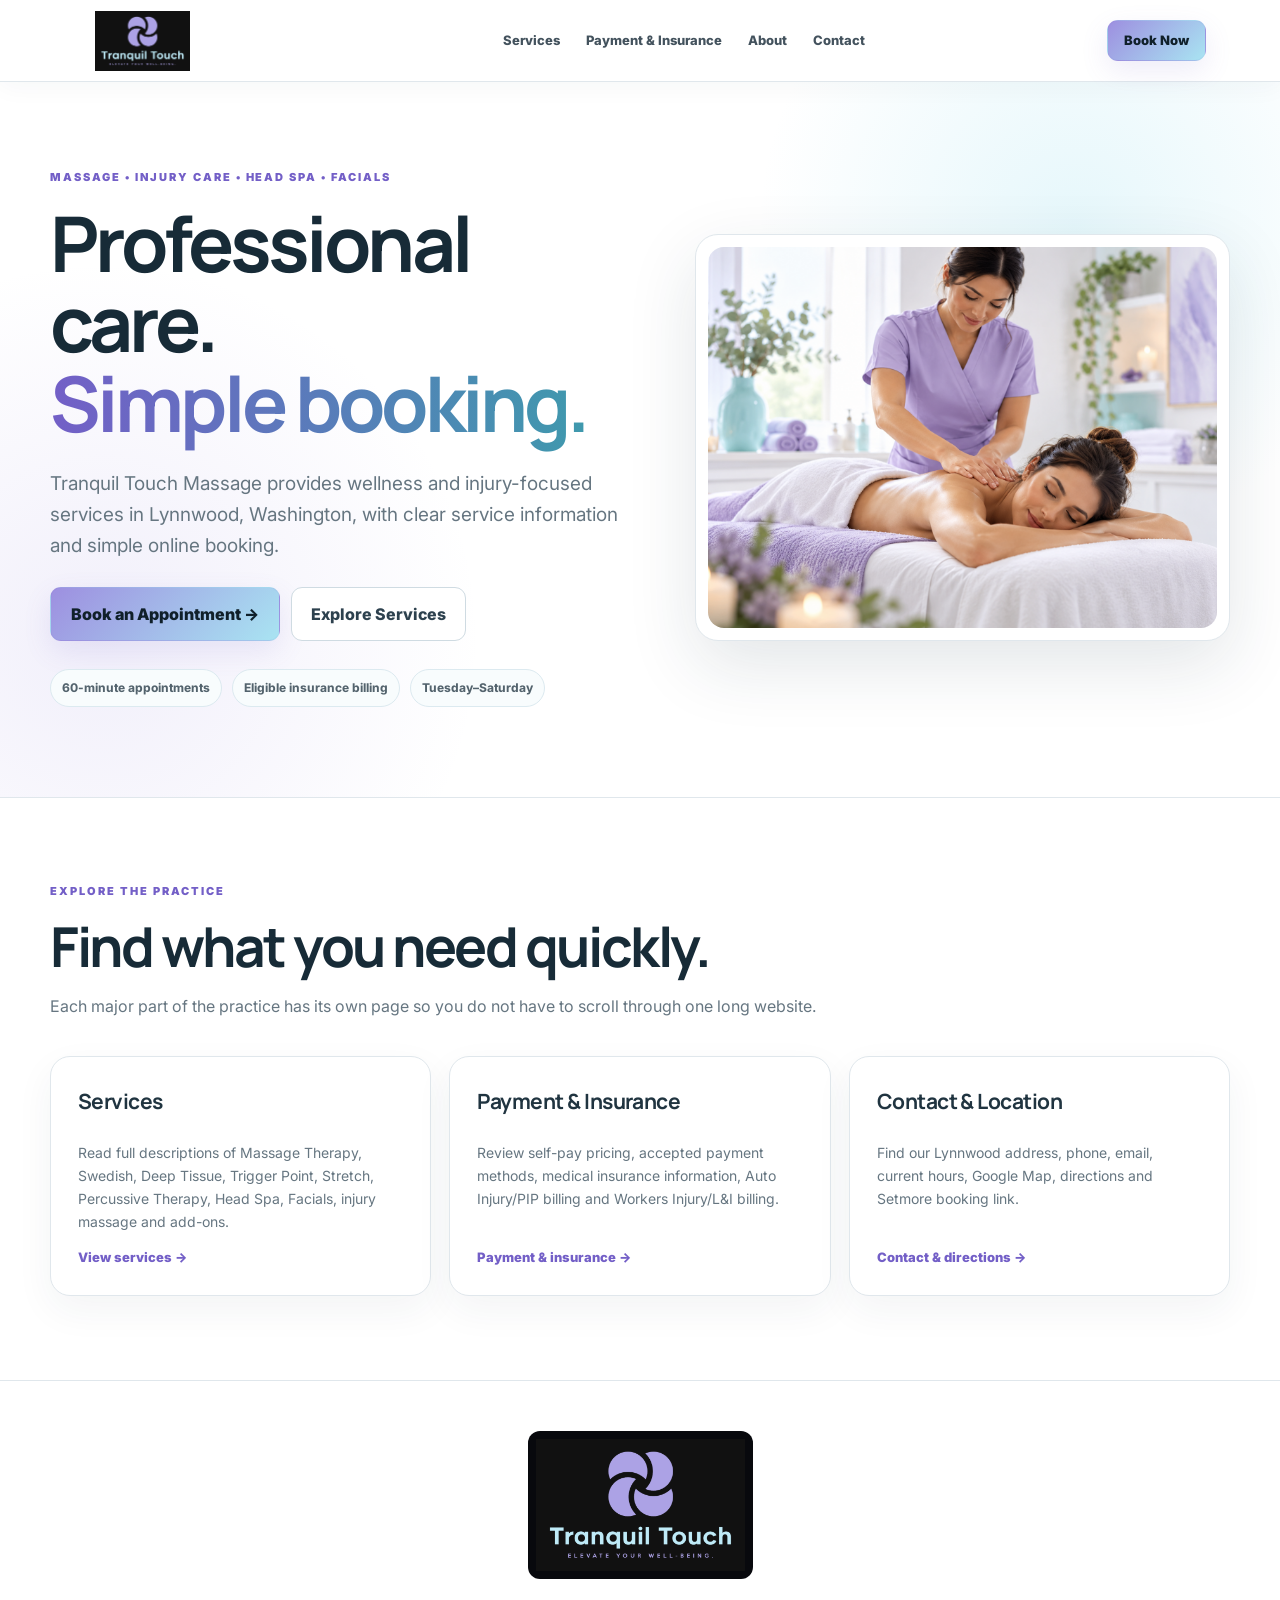
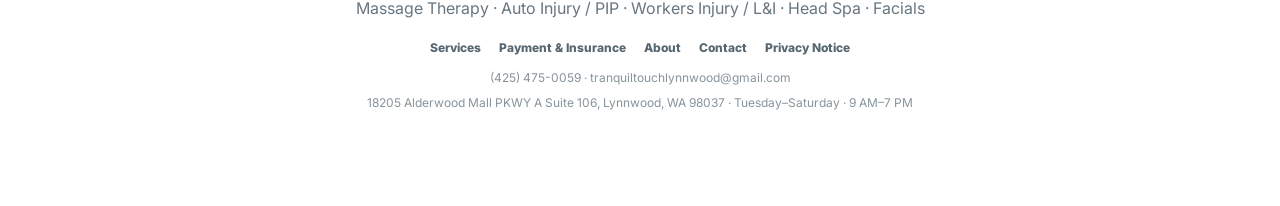
==== commit d1c00f56: "Update index.html added privacy link to footer." ====
--- a/index.html
+++ b/index.html
@@ -120,11 +120,11 @@
 <footer class="footer">
   <div class="footer-logo"><img src="tranquil-touch-massage-lynnwood-logo.png" width="768" height="484" alt="Tranquil Touch Massage"></div>
   <p>Massage Therapy · Auto Injury / PIP · Workers Injury / L&amp;I · Head Spa · Facials</p>
-  <nav class="footer-links" aria-label="Footer navigation"><a href="services.html">Services</a><a href="payment-insurance.html">Payment & Insurance</a><a href="about.html">About</a><a href="contact.html">Contact</a></nav>
+  <nav class="footer-links" aria-label="Footer navigation"><a href="services.html">Services</a><a href="payment-insurance.html">Payment & Insurance</a><a href="about.html">About</a><a href="contact.html">Contact</a><a href="privacy.html">Privacy Notice</a></nav>
   <p class="footer-fine">(425) 475-0059 · tranquiltouchlynnwood@gmail.com</p>
   <p class="footer-fine">18205 Alderwood Mall PKWY A Suite 106, Lynnwood, WA 98037 · Tuesday–Saturday · 9 AM–7 PM</p>
 </footer>
 <a class="mobile-book" href="https://tranquiltouchmassagec2z9.setmore.com/" target="_blank" rel="noopener">Book Now</a>
 <script src="script.js" defer></script>
 
-</body></html>+</body></html>
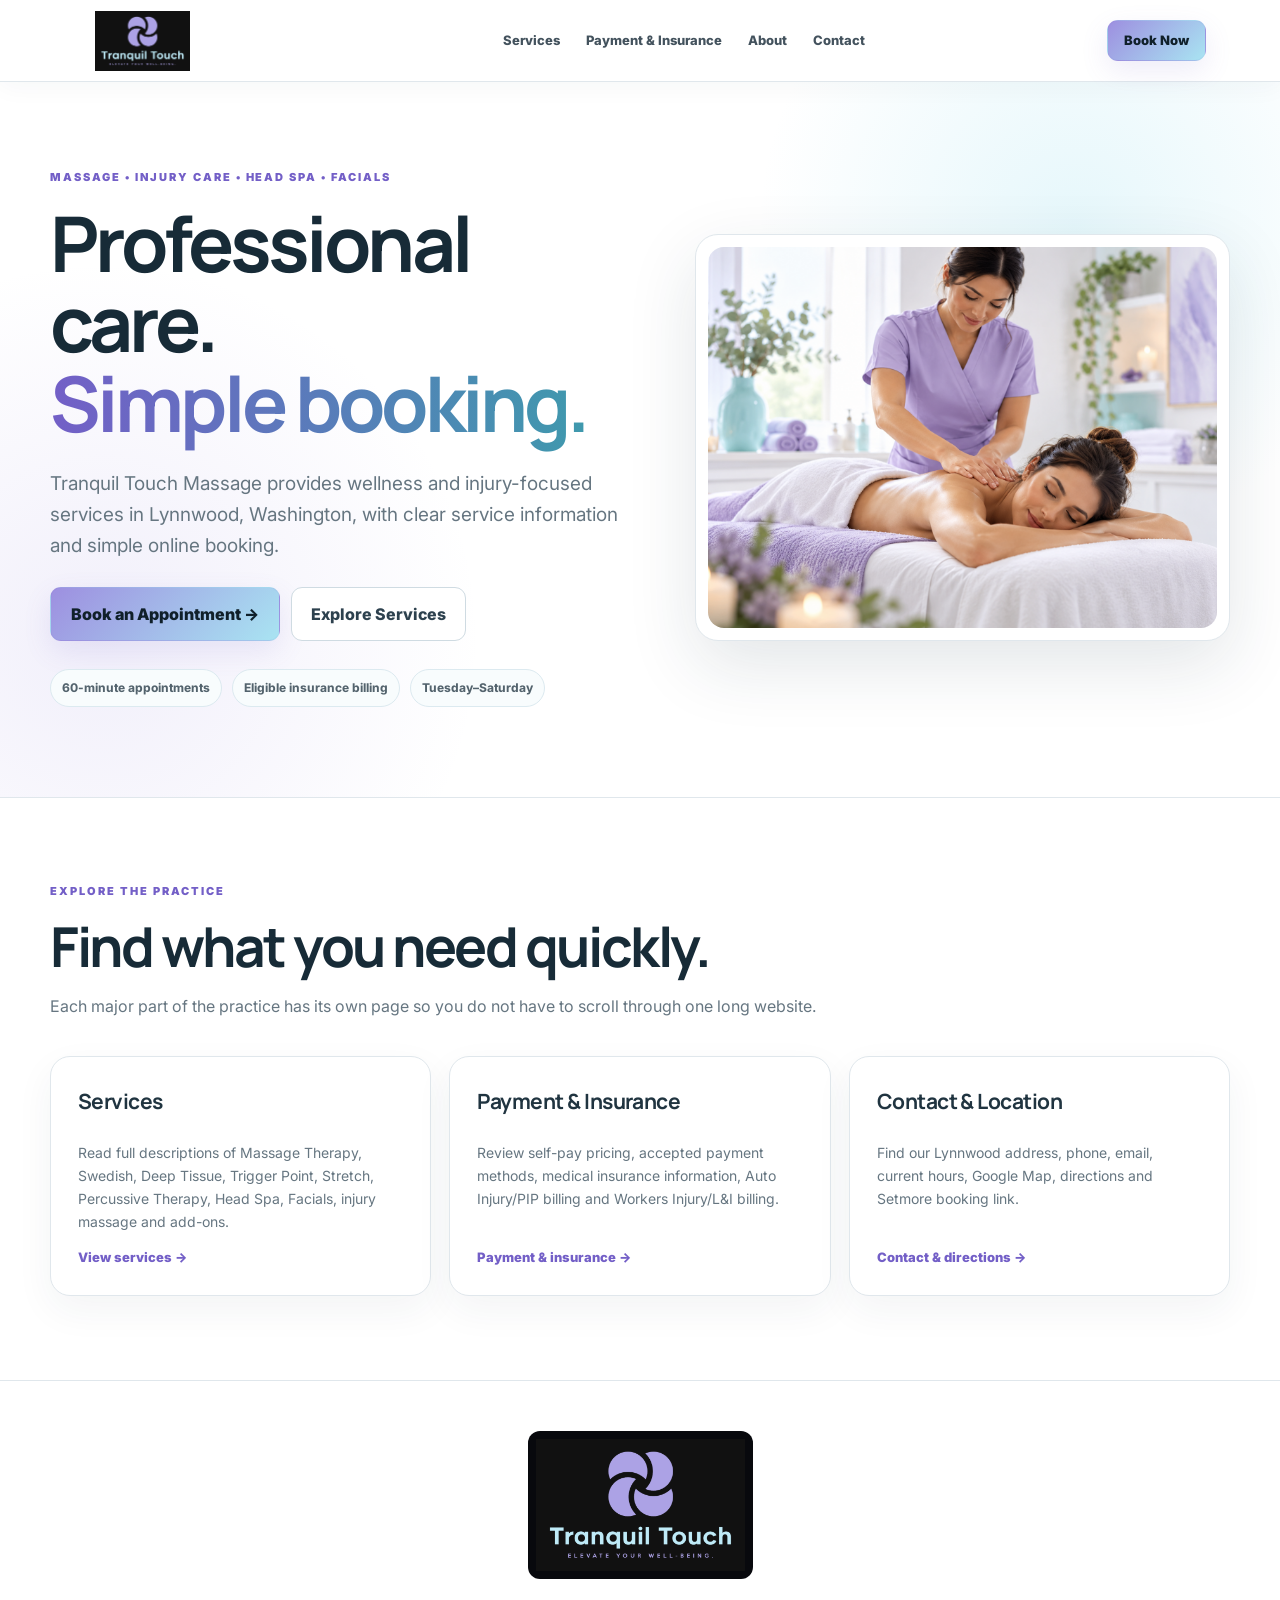
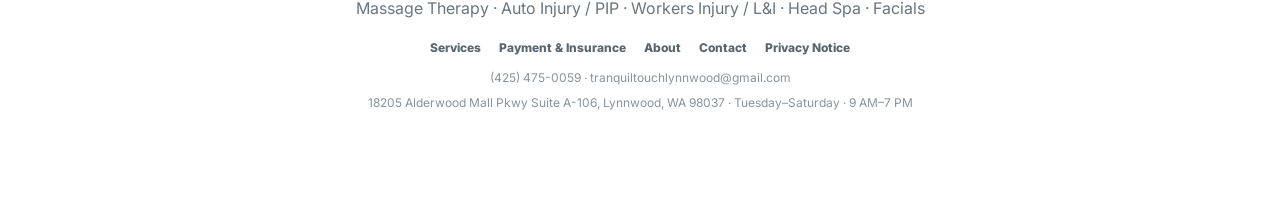
==== commit 011b7021: "Update index.html 18205 Alderwood Mall Pkwy Suite A-106" ====
--- a/index.html
+++ b/index.html
@@ -43,7 +43,7 @@
       "priceRange": "$$",
       "address": {
         "@type": "PostalAddress",
-        "streetAddress": "18205 Alderwood Mall PKWY A Suite 106",
+        "streetAddress": "18205 Alderwood Mall Pkwy Suite A-106",
         "addressLocality": "Lynnwood",
         "addressRegion": "WA",
         "postalCode": "98037",
@@ -122,7 +122,7 @@
   <p>Massage Therapy · Auto Injury / PIP · Workers Injury / L&amp;I · Head Spa · Facials</p>
   <nav class="footer-links" aria-label="Footer navigation"><a href="services.html">Services</a><a href="payment-insurance.html">Payment & Insurance</a><a href="about.html">About</a><a href="contact.html">Contact</a><a href="privacy.html">Privacy Notice</a></nav>
   <p class="footer-fine">(425) 475-0059 · tranquiltouchlynnwood@gmail.com</p>
-  <p class="footer-fine">18205 Alderwood Mall PKWY A Suite 106, Lynnwood, WA 98037 · Tuesday–Saturday · 9 AM–7 PM</p>
+  <p class="footer-fine">18205 Alderwood Mall Pkwy Suite A-106, Lynnwood, WA 98037 · Tuesday–Saturday · 9 AM–7 PM</p>
 </footer>
 <a class="mobile-book" href="https://tranquiltouchmassagec2z9.setmore.com/" target="_blank" rel="noopener">Book Now</a>
 <script src="script.js" defer></script>
